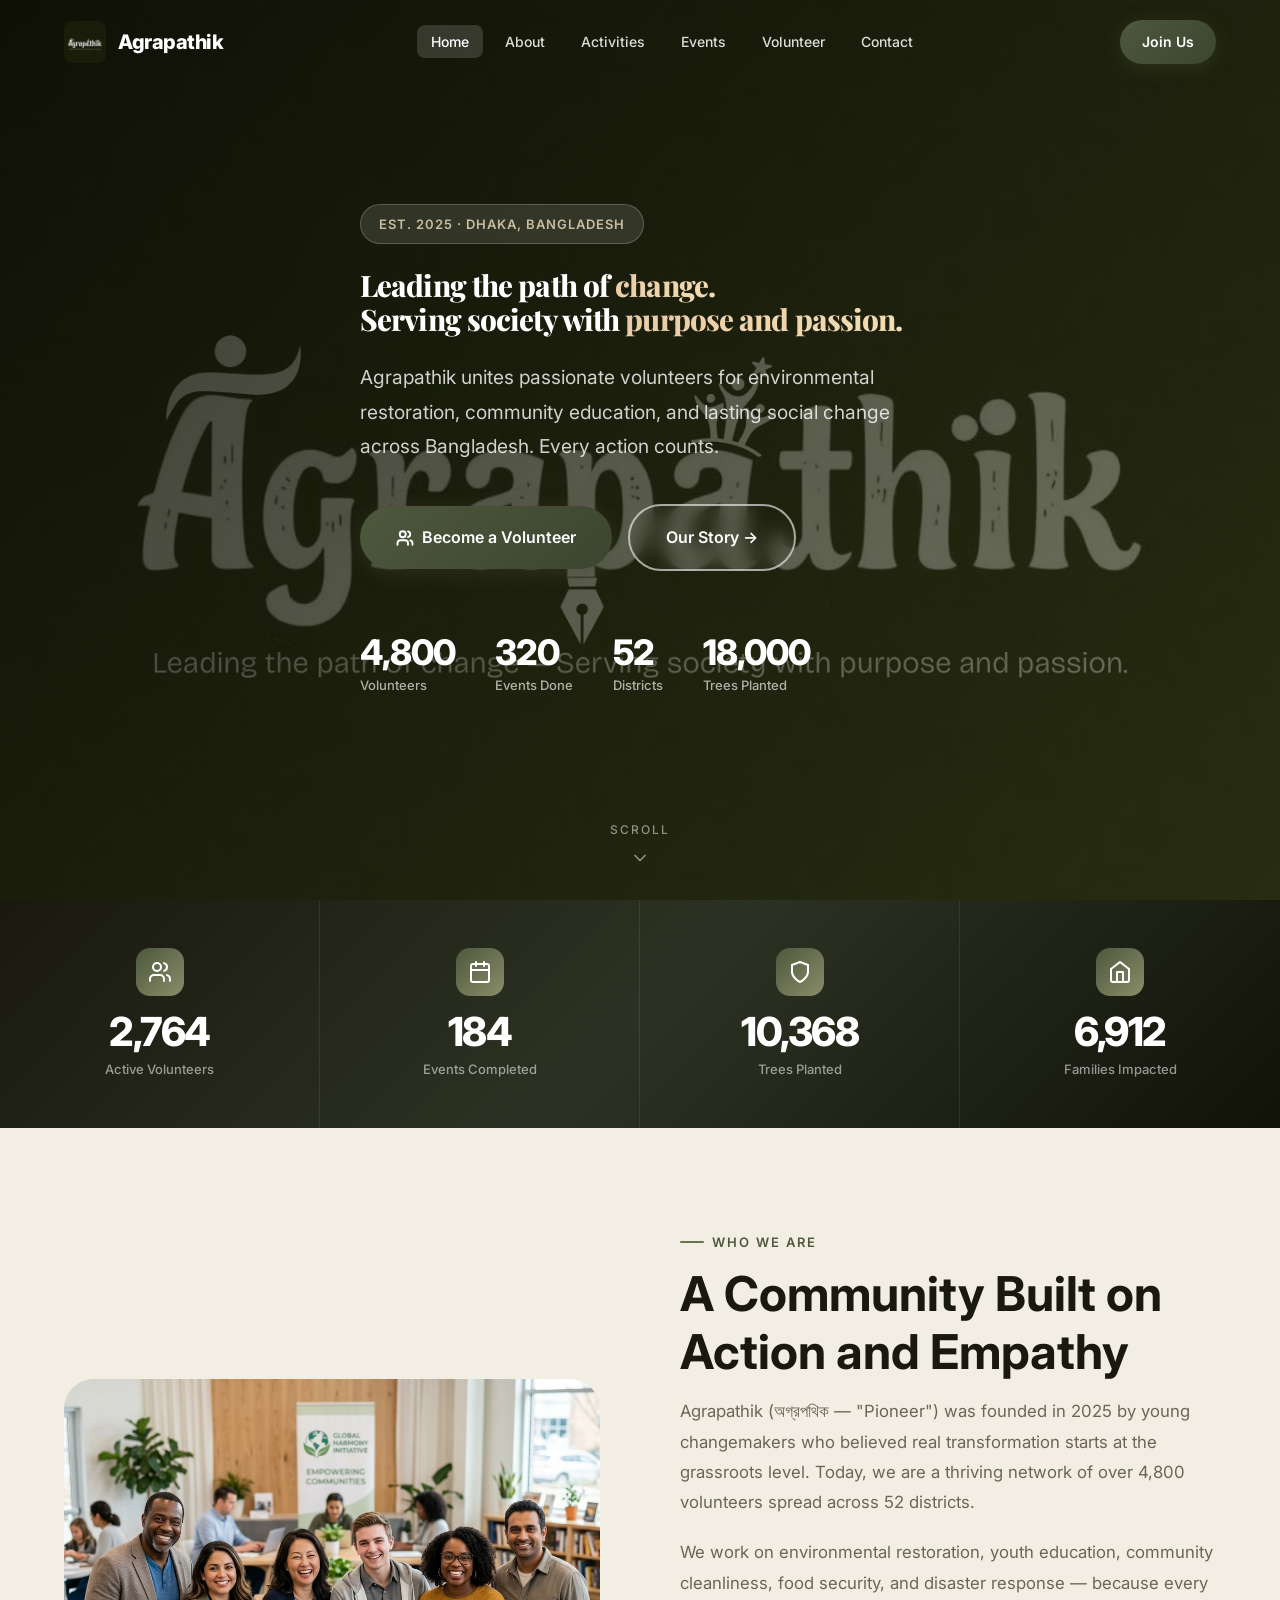
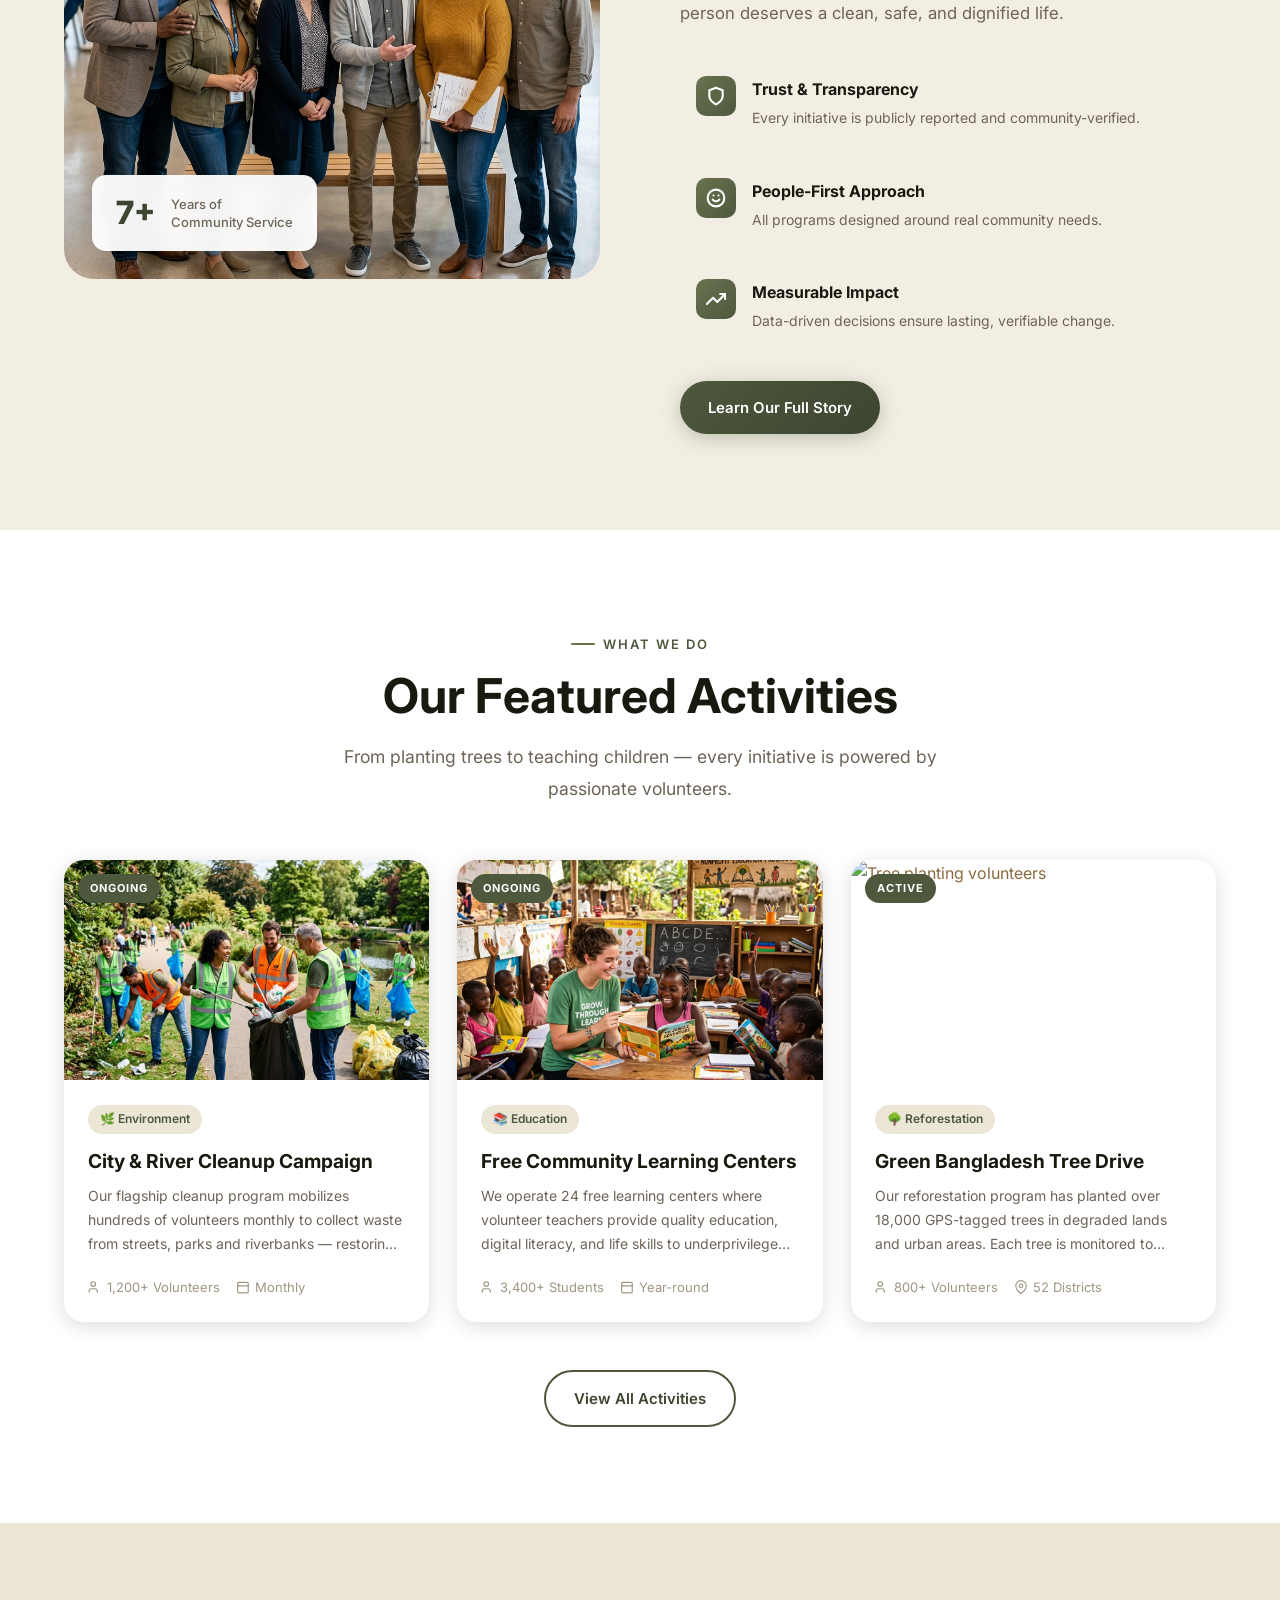
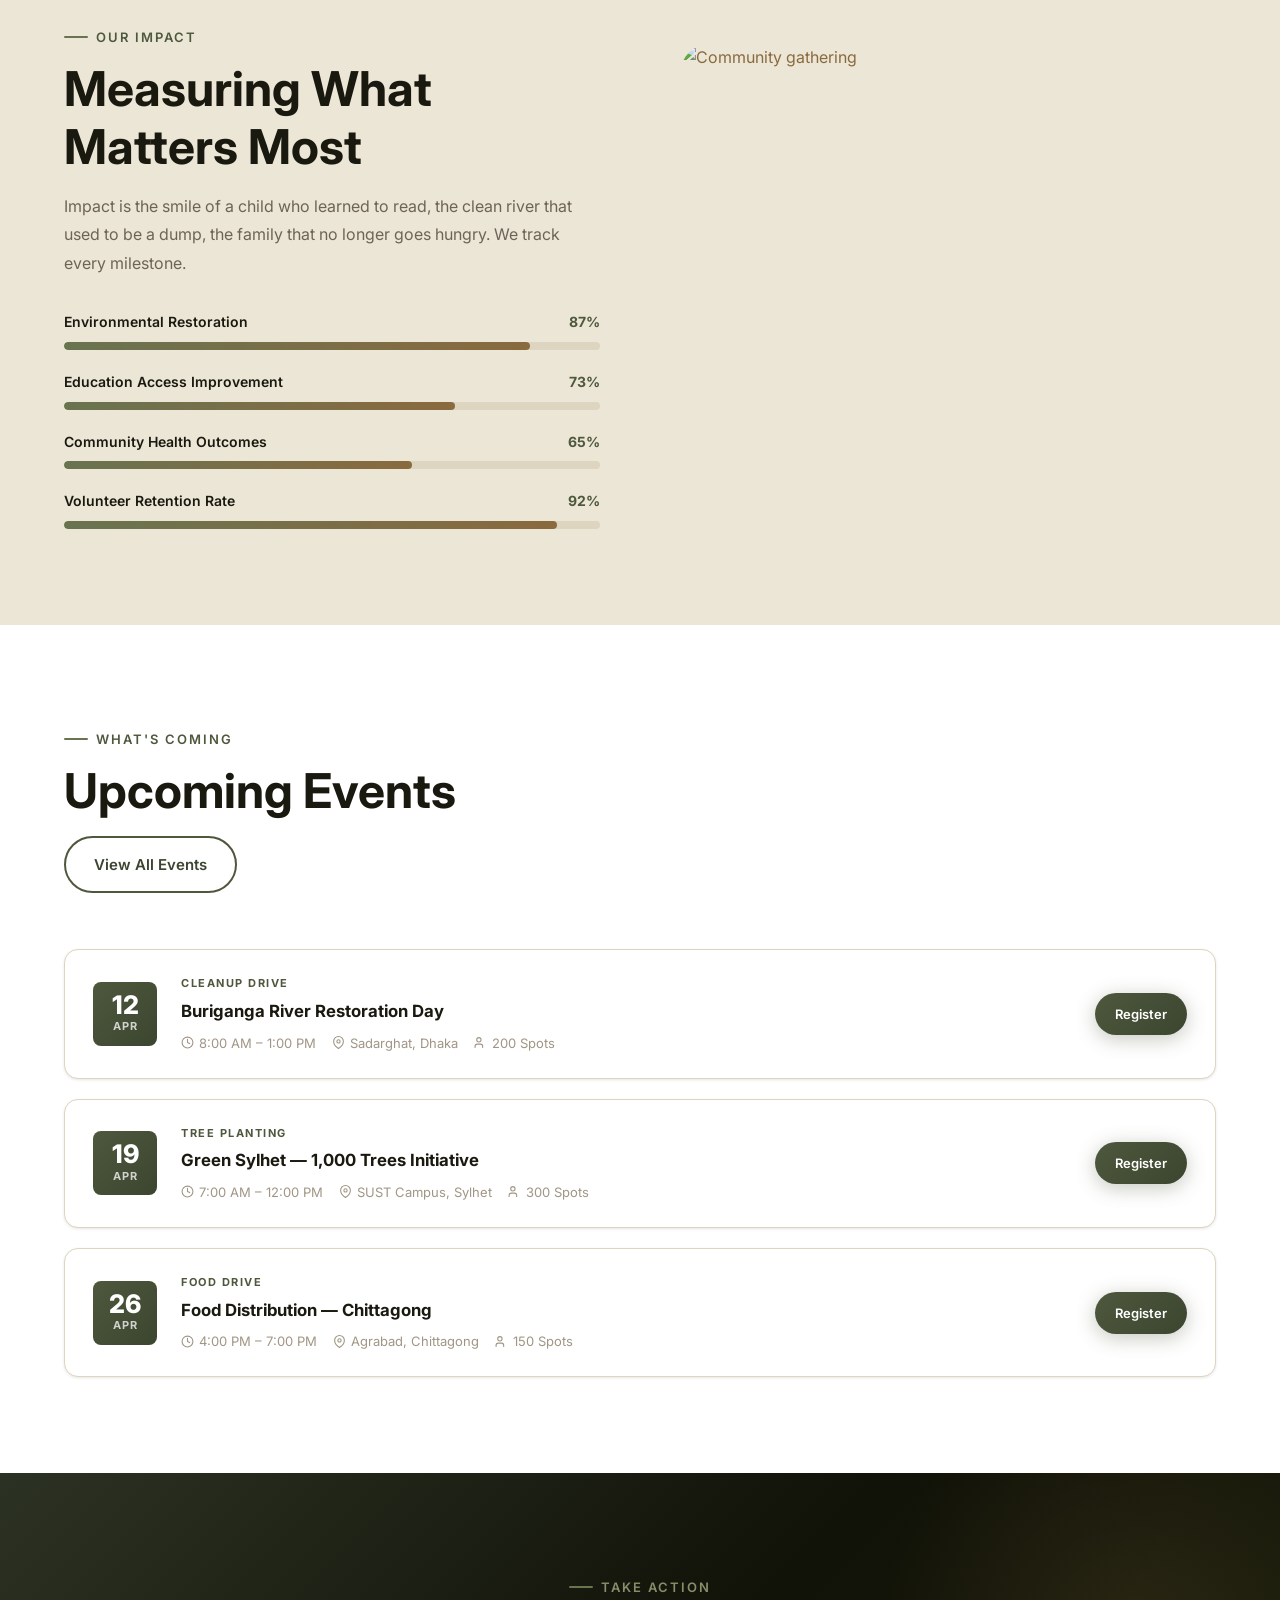
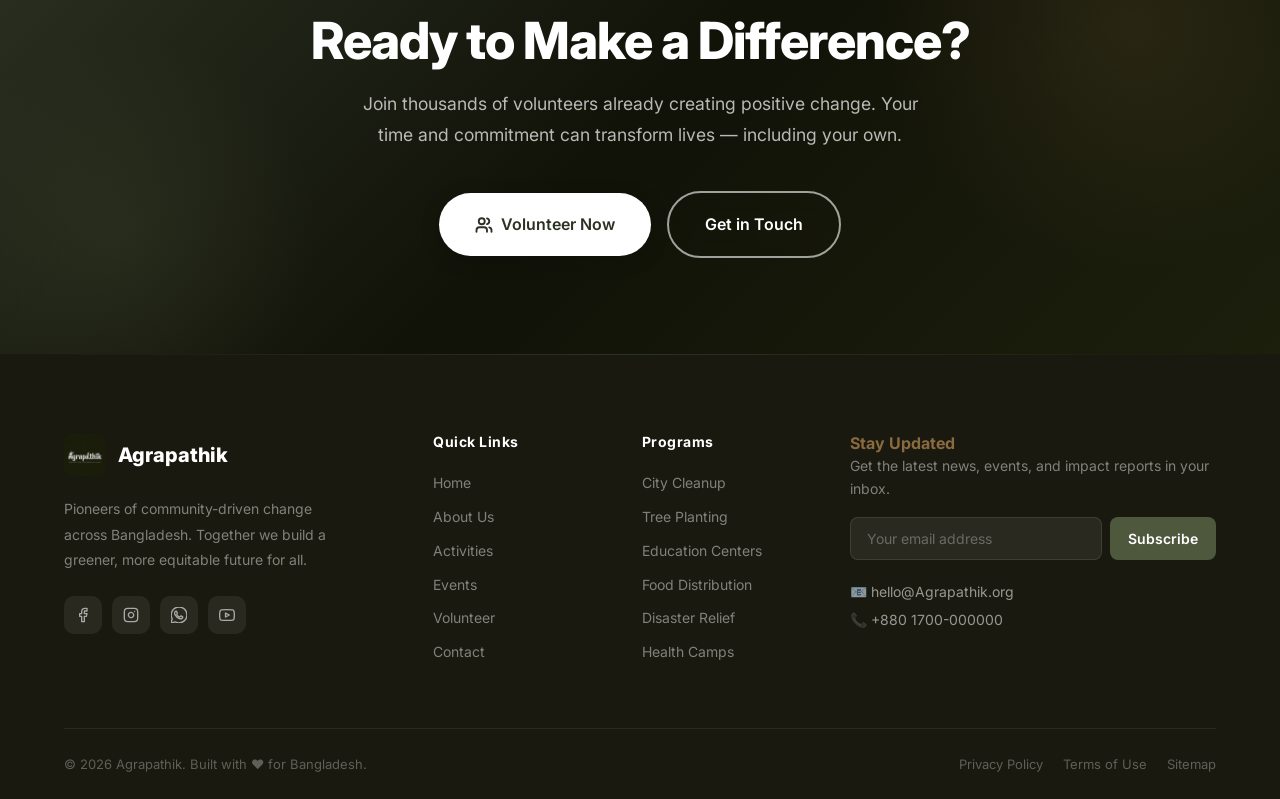
==== index.html @ 09835c32 "Initial commit" ====
<!DOCTYPE html>
<html lang="en">
<head>
  <meta charset="UTF-8" />
  <meta name="viewport" content="width=device-width, initial-scale=1.0" />
  <title>Agrapathik — Together We Build, Together We Grow</title>
  <meta name="description" content="Agrapathik is a non-profit uniting 4,800+ volunteers for environmental restoration, education and community service across Bangladesh." />
  <meta property="og:title" content="Agrapathik — Together We Build, Together We Grow" />
  <meta property="og:type" content="website" />
  <link rel="preconnect" href="https://fonts.googleapis.com" />
  <link rel="preconnect" href="https://fonts.gstatic.com" crossorigin />
  <link href="https://fonts.googleapis.com/css2?family=Inter:wght@300;400;500;600;700;800;900&family=Playfair+Display:wght@700;800&display=swap" rel="stylesheet" />
  <link rel="stylesheet" href="css/style.css" />
  <link rel="icon" type="image/png" href="assets/images/favicon-round.png" />
  <style>
    /* Moved inline hero background image to CSS to avoid inline styles */
    .hero .hero-bg { background-image: url('assets/images/agrapathik_logo.jpeg'); }
    /* Moved inline styles from about section to CSS */
    .about-desc { color:var(--gray-500); line-height:1.8; font-size:1.05rem; margin-bottom:20px; }
    .about-desc--secondary { margin-bottom:32px; }
    .about-cta { margin-top:32px; }
    /* View all activities button styling */
    .activities-cta { margin-top:48px; }
    /* Impact section paragraph styling */
    .impact-intro { color:var(--gray-500); line-height:1.8; margin-bottom:32px; }
    /* Impact section image styling */
    .reveal-right img { border-radius:var(--radius-xl); height:460px; object-fit:cover; width:100%; }
    .testimonial-quote { color:var(--gray-600); line-height:1.8; font-size:15px; margin-bottom:24px; font-style:italic; }
    /* Utility: green section label to replace inline styles */
    .section-label--green { color: var(--green-400); }
    /* Footer contact info styling */
    .footer-contact-info { margin-top:20px; font-size:14px; color:rgba(255,255,255,.55); }
    .footer-contact-info span { margin-top:4px; display:block; }
  </style>
</head>
<body>

<!-- NAV -->
<nav class="navbar" id="navbar">
  <div class="container">
    <div class="nav-inner">
      <a href="index.html" class="nav-logo">
        <img src="assets/images/agrapathik_logo.jpeg" alt="Agrapathik Logo" class="nav-logo-img">
        <span class="nav-logo-text">Agrapathik</span>
      </a>
      <ul class="nav-links">
        <li><a href="index.html" class="nav-link">Home</a></li>
        <li><a href="about.html" class="nav-link">About</a></li>
        <li><a href="activities.html" class="nav-link">Activities</a></li>
        <li><a href="events.html" class="nav-link">Events</a></li>
        <li><a href="volunteer.html" class="nav-link">Volunteer</a></li>
        <li><a href="contact.html" class="nav-link">Contact</a></li>
      </ul>
      <div class="nav-cta"><a href="volunteer.html" class="btn btn-primary btn-sm">Join Us</a></div>
      <button class="nav-toggle" id="nav-toggle" aria-label="Toggle menu"><span></span><span></span><span></span></button>
    </div>
  </div>
</nav>
<div class="nav-overlay" id="nav-overlay"></div>

<!-- HERO -->
<section class="hero">
  <div class="hero-bg"></div>
  <div class="container">
    <div class="hero-content">
      <div class="hero-badge">EST. 2025 · DHAKA, BANGLADESH</div>
      <h1 class="hero-title display-heading">Leading the path of <span class="accent">change.<br></span> Serving society with <span class="accent">purpose and passion.</span></h1>
      <p class="hero-desc">Agrapathik unites passionate volunteers for environmental restoration, community education, and lasting social change across Bangladesh. Every action counts.</p>
      <div class="hero-actions">
        <a href="volunteer.html" class="btn btn-primary btn-lg" id="hero-join">
          <svg width="18" height="18" viewBox="0 0 24 24" fill="none" stroke="currentColor" stroke-width="2.5" stroke-linecap="round" stroke-linejoin="round"><path d="M16 21v-2a4 4 0 0 0-4-4H6a4 4 0 0 0-4 4v2"/><circle cx="9" cy="7" r="4"/><path d="M22 21v-2a4 4 0 0 0-3-3.87"/><path d="M16 3.13a4 4 0 0 1 0 7.75"/></svg>
          Become a Volunteer
        </a>
        <a href="about.html" class="btn btn-secondary btn-lg" id="hero-story">Our Story →</a>
      </div>
      <div class="hero-stats">
        <div class="hero-stat"><div class="hero-stat-num" data-target="4800">0</div><div class="hero-stat-label">Volunteers</div></div>
        <div class="hero-stat"><div class="hero-stat-num" data-target="320">0</div><div class="hero-stat-label">Events Done</div></div>
        <div class="hero-stat"><div class="hero-stat-num" data-target="52">0</div><div class="hero-stat-label">Districts</div></div>
        <div class="hero-stat"><div class="hero-stat-num" data-target="18000">0</div><div class="hero-stat-label">Trees Planted</div></div>
      </div>
    </div>
  </div>
  <div class="hero-scroll"><span>Scroll</span><svg viewBox="0 0 24 24" fill="none" stroke-width="2" stroke-linecap="round" stroke-linejoin="round"><path d="m6 9 6 6 6-6"/></svg></div>
</section>

<!-- STATS BAR -->
<section class="stats-bar">
  <div class="stats-bar-inner">
    <div class="stat-item reveal"><div class="stat-icon"><svg viewBox="0 0 24 24" fill="none" stroke-width="2" stroke-linecap="round" stroke-linejoin="round"><path d="M16 21v-2a4 4 0 0 0-4-4H6a4 4 0 0 0-4 4v2"/><circle cx="9" cy="7" r="4"/><path d="M22 21v-2a4 4 0 0 0-3-3.87"/><path d="M16 3.13a4 4 0 0 1 0 7.75"/></svg></div><div class="stat-num" data-target="4800">0</div><div class="stat-label">Active Volunteers</div></div>
    <div class="stat-item reveal delay-1"><div class="stat-icon"><svg viewBox="0 0 24 24" fill="none" stroke-width="2" stroke-linecap="round" stroke-linejoin="round"><rect x="3" y="4" width="18" height="18" rx="2"/><line x1="3" y1="10" x2="21" y2="10"/><line x1="16" y1="2" x2="16" y2="6"/><line x1="8" y1="2" x2="8" y2="6"/></svg></div><div class="stat-num" data-target="320">0</div><div class="stat-label">Events Completed</div></div>
    <div class="stat-item reveal delay-2"><div class="stat-icon"><svg viewBox="0 0 24 24" fill="none" stroke-width="2" stroke-linecap="round" stroke-linejoin="round"><path d="M12 22s8-4 8-10V5l-8-3-8 3v7c0 6 8 10 8 10z"/></svg></div><div class="stat-num" data-target="18000">0</div><div class="stat-label">Trees Planted</div></div>
    <div class="stat-item reveal delay-3"><div class="stat-icon"><svg viewBox="0 0 24 24" fill="none" stroke-width="2" stroke-linecap="round" stroke-linejoin="round"><path d="M3 9l9-7 9 7v11a2 2 0 0 1-2 2H5a2 2 0 0 1-2-2z"/><polyline points="9 22 9 12 15 12 15 22"/></svg></div><div class="stat-num" data-target="12000">0</div><div class="stat-label">Families Impacted</div></div>
  </div>
</section>

<!-- ABOUT INTRO -->
<section class="section bg-light">
  <div class="container">
    <div class="about-split">
      <div class="about-img-wrap reveal-left">
        <img src="assets/images/team_photo.png" alt="Agrapathik team" loading="lazy" />
        <div class="about-img-badge"><div class="about-img-badge-num">7+</div><div class="about-img-badge-text">Years of<br>Community Service</div></div>
      </div>
      <div class="reveal-right">
        <div class="section-label">Who We Are</div>
        <h2 class="section-title">A Community Built on<br>Action and Empathy</h2>
        <p class="about-desc">Agrapathik (অগ্রপথিক — "Pioneer") was founded in 2025 by young changemakers who believed real transformation starts at the grassroots level. Today, we are a thriving network of over 4,800 volunteers spread across 52 districts.</p>
        <p class="about-desc about-desc--secondary">We work on environmental restoration, youth education, community cleanliness, food security, and disaster response — because every person deserves a clean, safe, and dignified life.</p>
        <div class="about-values">
          <div class="about-value"><div class="about-value-icon"><svg viewBox="0 0 24 24" fill="none" stroke-width="2.5" stroke-linecap="round" stroke-linejoin="round"><path d="M12 22s8-4 8-10V5l-8-3-8 3v7c0 6 8 10 8 10z"/></svg></div><div><div class="about-value-title">Trust &amp; Transparency</div><div class="about-value-desc">Every initiative is publicly reported and community-verified.</div></div></div>
          <div class="about-value"><div class="about-value-icon"><svg viewBox="0 0 24 24" fill="none" stroke-width="2.5" stroke-linecap="round" stroke-linejoin="round"><circle cx="12" cy="12" r="10"/><path d="M8 14s1.5 2 4 2 4-2 4-2"/><line x1="9" y1="9" x2="9.01" y2="9"/><line x1="15" y1="9" x2="15.01" y2="9"/></svg></div><div><div class="about-value-title">People-First Approach</div><div class="about-value-desc">All programs designed around real community needs.</div></div></div>
          <div class="about-value"><div class="about-value-icon"><svg viewBox="0 0 24 24" fill="none" stroke-width="2.5" stroke-linecap="round" stroke-linejoin="round"><polyline points="23 6 13.5 15.5 8.5 10.5 1 18"/><polyline points="17 6 23 6 23 12"/></svg></div><div><div class="about-value-title">Measurable Impact</div><div class="about-value-desc">Data-driven decisions ensure lasting, verifiable change.</div></div></div>
        </div>
        <div class="about-cta"><a href="about.html" class="btn btn-primary" id="about-more">Learn Our Full Story</a></div>
      </div>
    </div>
  </div>
</section>

<!-- FEATURED ACTIVITIES -->
<section class="section">
  <div class="container">
    <div class="section-header center">
      <div class="section-label">What We Do</div>
      <h2 class="section-title reveal">Our Featured Activities</h2>
      <p class="section-subtitle reveal delay-1">From planting trees to teaching children — every initiative is powered by passionate volunteers.</p>
    </div>
    <div class="activities-grid">
      <article class="card reveal delay-1">
        <div class="card-img-wrap"><img class="card-img" src="assets/images/project_cleanup.png" alt="City cleanup volunteers" loading="lazy" /><div class="card-badge">Ongoing</div></div>
        <div class="card-body">
          <div class="card-tag">🌿 Environment</div>
          <h3 class="card-title">City &amp; River Cleanup Campaign</h3>
          <p class="card-desc">Our flagship cleanup program mobilizes hundreds of volunteers monthly to collect waste from streets, parks and riverbanks — restoring beauty and health to our communities.</p>
          <div class="card-meta"><div class="card-meta-item"><svg viewBox="0 0 24 24" fill="none" stroke-width="2" stroke-linecap="round" stroke-linejoin="round"><path d="M16 21v-2a4 4 0 0 0-4-4H6a4 4 0 0 0-4 4v2"/><circle cx="9" cy="7" r="4"/></svg>1,200+ Volunteers</div><div class="card-meta-item"><svg viewBox="0 0 24 24" fill="none" stroke-width="2" stroke-linecap="round" stroke-linejoin="round"><rect x="3" y="4" width="18" height="18" rx="2"/><line x1="3" y1="10" x2="21" y2="10"/></svg>Monthly</div></div>
        </div>
      </article>
      <article class="card reveal delay-2">
        <div class="card-img-wrap"><img class="card-img" src="assets/images/project_education.png" alt="Volunteer teaching children" loading="lazy" /><div class="card-badge">Ongoing</div></div>
        <div class="card-body">
          <div class="card-tag">📚 Education</div>
          <h3 class="card-title">Free Community Learning Centers</h3>
          <p class="card-desc">We operate 24 free learning centers where volunteer teachers provide quality education, digital literacy, and life skills to underprivileged children across Dhaka and Chittagong.</p>
          <div class="card-meta"><div class="card-meta-item"><svg viewBox="0 0 24 24" fill="none" stroke-width="2" stroke-linecap="round" stroke-linejoin="round"><path d="M16 21v-2a4 4 0 0 0-4-4H6a4 4 0 0 0-4 4v2"/><circle cx="9" cy="7" r="4"/></svg>3,400+ Students</div><div class="card-meta-item"><svg viewBox="0 0 24 24" fill="none" stroke-width="2" stroke-linecap="round" stroke-linejoin="round"><rect x="3" y="4" width="18" height="18" rx="2"/><line x1="3" y1="10" x2="21" y2="10"/></svg>Year-round</div></div>
        </div>
      </article>
      <article class="card reveal delay-3">
        <div class="card-img-wrap"><img class="card-img" src="https://images.unsplash.com/photo-1542601906990-b4d3fb778b09?w=800&q=80" alt="Tree planting volunteers" loading="lazy" /><div class="card-badge">Active</div></div>
        <div class="card-body">
          <div class="card-tag">🌳 Reforestation</div>
          <h3 class="card-title">Green Bangladesh Tree Drive</h3>
          <p class="card-desc">Our reforestation program has planted over 18,000 GPS-tagged trees in degraded lands and urban areas. Each tree is monitored to ensure survival and sustained environmental impact.</p>
          <div class="card-meta"><div class="card-meta-item"><svg viewBox="0 0 24 24" fill="none" stroke-width="2" stroke-linecap="round" stroke-linejoin="round"><path d="M16 21v-2a4 4 0 0 0-4-4H6a4 4 0 0 0-4 4v2"/><circle cx="9" cy="7" r="4"/></svg>800+ Volunteers</div><div class="card-meta-item"><svg viewBox="0 0 24 24" fill="none" stroke-width="2" stroke-linecap="round" stroke-linejoin="round"><path d="M21 10c0 7-9 13-9 13s-9-6-9-13a9 9 0 0 1 18 0z"/><circle cx="12" cy="10" r="3"/></svg>52 Districts</div></div>
        </div>
      </article>
    </div>
    <div class="text-center activities-cta"><a href="activities.html" class="btn btn-outline" id="all-activities-btn">View All Activities</a></div>
  </div>
</section>

<!-- IMPACT -->
<section class="section bg-green-light">
  <div class="container">
    <div class="about-split">
      <div class="reveal-left">
        <div class="section-label">Our Impact</div>
        <h2 class="section-title">Measuring What<br>Matters Most</h2>
        <p class="impact-intro">Impact is the smile of a child who learned to read, the clean river that used to be a dump, the family that no longer goes hungry. We track every milestone.</p>
        <div class="impact-bars">
          <div class="impact-bar-item"><div class="impact-bar-header"><span class="impact-bar-label">Environmental Restoration</span><span class="impact-bar-value">87%</span></div><div class="impact-bar-track"><div class="impact-bar-fill" data-width="87"></div></div></div>
          <div class="impact-bar-item"><div class="impact-bar-header"><span class="impact-bar-label">Education Access Improvement</span><span class="impact-bar-value">73%</span></div><div class="impact-bar-track"><div class="impact-bar-fill" data-width="73"></div></div></div>
          <div class="impact-bar-item"><div class="impact-bar-header"><span class="impact-bar-label">Community Health Outcomes</span><span class="impact-bar-value">65%</span></div><div class="impact-bar-track"><div class="impact-bar-fill" data-width="65"></div></div></div>
          <div class="impact-bar-item"><div class="impact-bar-header"><span class="impact-bar-label">Volunteer Retention Rate</span><span class="impact-bar-value">92%</span></div><div class="impact-bar-track"><div class="impact-bar-fill" data-width="92"></div></div></div>
        </div>
      </div>
      <div class="reveal-right">
        <img src="https://images.unsplash.com/photo-1559027615-cd4628902d4a?w=800&q=80" alt="Community gathering" loading="lazy" />
      </div>
    </div>
  </div>
</section>

<!-- UPCOMING EVENTS -->
<section class="section">
  <div class="container">
    <div class="section-header">
      <div><div class="section-label">What's Coming</div><h2 class="section-title reveal">Upcoming Events</h2></div>
      <a href="events.html" class="btn btn-outline" id="all-events-link">View All Events</a>
    </div>
    <div class="events-list">
      <div class="event-card reveal delay-1">
        <div class="event-date-box"><div class="event-date-day">12</div><div class="event-date-month">Apr</div></div>
        <div class="event-info"><div class="event-type">Cleanup Drive</div><div class="event-title">Buriganga River Restoration Day</div><div class="event-meta"><div class="event-meta-item"><svg viewBox="0 0 24 24" fill="none" stroke-width="2" stroke-linecap="round" stroke-linejoin="round"><circle cx="12" cy="12" r="10"/><polyline points="12 6 12 12 16 14"/></svg>8:00 AM – 1:00 PM</div><div class="event-meta-item"><svg viewBox="0 0 24 24" fill="none" stroke-width="2" stroke-linecap="round" stroke-linejoin="round"><path d="M21 10c0 7-9 13-9 13s-9-6-9-13a9 9 0 0 1 18 0z"/><circle cx="12" cy="10" r="3"/></svg>Sadarghat, Dhaka</div><div class="event-meta-item"><svg viewBox="0 0 24 24" fill="none" stroke-width="2" stroke-linecap="round" stroke-linejoin="round"><path d="M16 21v-2a4 4 0 0 0-4-4H6a4 4 0 0 0-4 4v2"/><circle cx="9" cy="7" r="4"/></svg>200 Spots</div></div></div>
        <a href="events.html" class="btn btn-primary btn-sm" id="ev-reg-1">Register</a>
      </div>
      <div class="event-card reveal delay-2">
        <div class="event-date-box"><div class="event-date-day">19</div><div class="event-date-month">Apr</div></div>
        <div class="event-info"><div class="event-type">Tree Planting</div><div class="event-title">Green Sylhet — 1,000 Trees Initiative</div><div class="event-meta"><div class="event-meta-item"><svg viewBox="0 0 24 24" fill="none" stroke-width="2" stroke-linecap="round" stroke-linejoin="round"><circle cx="12" cy="12" r="10"/><polyline points="12 6 12 12 16 14"/></svg>7:00 AM – 12:00 PM</div><div class="event-meta-item"><svg viewBox="0 0 24 24" fill="none" stroke-width="2" stroke-linecap="round" stroke-linejoin="round"><path d="M21 10c0 7-9 13-9 13s-9-6-9-13a9 9 0 0 1 18 0z"/><circle cx="12" cy="10" r="3"/></svg>SUST Campus, Sylhet</div><div class="event-meta-item"><svg viewBox="0 0 24 24" fill="none" stroke-width="2" stroke-linecap="round" stroke-linejoin="round"><path d="M16 21v-2a4 4 0 0 0-4-4H6a4 4 0 0 0-4 4v2"/><circle cx="9" cy="7" r="4"/></svg>300 Spots</div></div></div>
        <a href="events.html" class="btn btn-primary btn-sm" id="ev-reg-2">Register</a>
      </div>
      <div class="event-card reveal delay-3">
        <div class="event-date-box"><div class="event-date-day">26</div><div class="event-date-month">Apr</div></div>
        <div class="event-info"><div class="event-type">Food Drive</div><div class="event-title">Food Distribution — Chittagong</div><div class="event-meta"><div class="event-meta-item"><svg viewBox="0 0 24 24" fill="none" stroke-width="2" stroke-linecap="round" stroke-linejoin="round"><circle cx="12" cy="12" r="10"/><polyline points="12 6 12 12 16 14"/></svg>4:00 PM – 7:00 PM</div><div class="event-meta-item"><svg viewBox="0 0 24 24" fill="none" stroke-width="2" stroke-linecap="round" stroke-linejoin="round"><path d="M21 10c0 7-9 13-9 13s-9-6-9-13a9 9 0 0 1 18 0z"/><circle cx="12" cy="10" r="3"/></svg>Agrabad, Chittagong</div><div class="event-meta-item"><svg viewBox="0 0 24 24" fill="none" stroke-width="2" stroke-linecap="round" stroke-linejoin="round"><path d="M16 21v-2a4 4 0 0 0-4-4H6a4 4 0 0 0-4 4v2"/><circle cx="9" cy="7" r="4"/></svg>150 Spots</div></div></div>
        <a href="events.html" class="btn btn-primary btn-sm" id="ev-reg-3">Register</a>
      </div>
    </div>
  </div>
</section>

<!-- CTA -->
<section class="cta-section">
  <div class="container">
    <div class="cta-inner reveal">
      <div class="section-label section-label--green">Take Action</div>
      <h2 class="cta-title">Ready to Make a Difference?</h2>
      <p class="cta-desc">Join thousands of volunteers already creating positive change. Your time and commitment can transform lives — including your own.</p>
      <div class="cta-actions">
        <a href="volunteer.html" class="btn btn-white btn-lg" id="cta-volunteer-btn">
          <svg width="18" height="18" viewBox="0 0 24 24" fill="none" stroke="currentColor" stroke-width="2.5" stroke-linecap="round" stroke-linejoin="round"><path d="M16 21v-2a4 4 0 0 0-4-4H6a4 4 0 0 0-4 4v2"/><circle cx="9" cy="7" r="4"/><path d="M22 21v-2a4 4 0 0 0-3-3.87"/><path d="M16 3.13a4 4 0 0 1 0 7.75"/></svg>
          Volunteer Now
        </a>
        <a href="contact.html" class="btn btn-secondary btn-lg" id="cta-contact-btn">Get in Touch</a>
      </div>
    </div>
  </div>
</section>

<!-- FOOTER -->
<footer class="footer">
  <div class="container">
    <div class="footer-grid">
      <div class="footer-brand">
        <div class="footer-logo"><img src="assets/images/agrapathik_logo.jpeg" alt="Agrapathik Logo" class="footer-logo-img"><span class="footer-logo-text">Agrapathik</span></div>
        <p>Pioneers of community-driven change across Bangladesh. Together we build a greener, more equitable future for all.</p>
        <div class="footer-social">
          <a href="https://www.facebook.com/profile.php?id=61574948495130" aria-label="Facebook" target="_blank" rel="noopener noreferrer"><svg viewBox="0 0 24 24" stroke-width="2" stroke-linecap="round" stroke-linejoin="round"><path d="M18 2h-3a5 5 0 0 0-5 5v3H7v4h3v8h4v-8h3l1-4h-4V7a1 1 0 0 1 1-1h3z"/></svg></a>
          <a href="#" aria-label="Instagram"><svg viewBox="0 0 24 24" stroke-width="2" stroke-linecap="round" stroke-linejoin="round"><rect x="2" y="2" width="20" height="20" rx="5"/><path d="M16 11.37A4 4 0 1 1 12.63 8 4 4 0 0 1 16 11.37z"/><line x1="17.5" y1="6.5" x2="17.51" y2="6.5"/></svg></a>
          <a href="#" aria-label="WhatsApp"><svg viewBox="0 0 24 24" stroke-width="2" stroke-linecap="round" stroke-linejoin="round"><path d="M20.52 3.48A11.86 11.86 0 0 0 12.07 0C5.56 0 .25 5.3.25 11.82c0 2.08.54 4.11 1.57 5.9L0 24l6.46-1.7a11.8 11.8 0 0 0 5.61 1.43h.01c6.51 0 11.82-5.3 11.82-11.82 0-3.16-1.23-6.13-3.38-8.43z"/><path d="M8.44 6.92c-.22-.5-.45-.51-.65-.52h-.56c-.2 0-.52.08-.79.38-.27.3-1.04 1.02-1.04 2.49s1.07 2.88 1.22 3.08c.15.2 2.08 3.34 5.14 4.54 2.54 1 3.06.8 3.61.75.55-.05 1.78-.73 2.03-1.44.25-.71.25-1.31.17-1.44-.07-.13-.27-.2-.57-.35-.3-.15-1.78-.88-2.05-.98-.27-.1-.47-.15-.67.15-.2.3-.77.98-.94 1.18-.17.2-.35.22-.65.08-.3-.15-1.27-.47-2.42-1.49-.9-.8-1.51-1.79-1.69-2.09-.17-.3-.02-.46.13-.61.13-.13.3-.35.45-.52.15-.17.2-.3.3-.5.1-.2.05-.38-.03-.53-.08-.15-.69-1.7-.96-2.32z"/></svg></a>
          <a href="#" aria-label="YouTube"><svg viewBox="0 0 24 24" stroke-width="2" stroke-linecap="round" stroke-linejoin="round"><path d="M22.54 6.42a2.78 2.78 0 0 0-1.95-1.96C18.88 4 12 4 12 4s-6.88 0-8.59.46a2.78 2.78 0 0 0-1.95 1.96A29 29 0 0 0 1 12a29 29 0 0 0 .46 5.58A2.78 2.78 0 0 0 3.41 19.6C5.12 20 12 20 12 20s6.88 0 8.59-.46a2.78 2.78 0 0 0 1.95-1.95A29 29 0 0 0 23 12a29 29 0 0 0-.46-5.58z"/><polygon points="9.75 15.02 15.5 12 9.75 8.98 9.75 15.02"/></svg></a>
        </div>
      </div>
      <div class="footer-col">
        <h4>Quick Links</h4>
        <nav class="footer-links"><a href="index.html">Home</a><a href="about.html">About Us</a><a href="activities.html">Activities</a><a href="events.html">Events</a><a href="volunteer.html">Volunteer</a><a href="contact.html">Contact</a></nav>
      </div>
      <div class="footer-col">
        <h4>Programs</h4>
        <nav class="footer-links"><a href="activities.html">City Cleanup</a><a href="activities.html">Tree Planting</a><a href="activities.html">Education Centers</a><a href="activities.html">Food Distribution</a><a href="activities.html">Disaster Relief</a><a href="activities.html">Health Camps</a></nav>
      </div>
      <div class="footer-newsletter">
        <h4>Stay Updated</h4>
        <p>Get the latest news, events, and impact reports in your inbox.</p>
        <form class="newsletter-form"><input type="email" class="newsletter-input" placeholder="Your email address" aria-label="Email" /><button type="submit" class="newsletter-btn">Subscribe</button></form>
        <div class="footer-contact-info">📧 hello@Agrapathik.org<br><span>📞 +880 1700-000000</span></div>
      </div>
    </div>
    <div class="footer-bottom">
      <p>&copy; 2026 Agrapathik. Built with ❤️ for Bangladesh.</p>
      <div class="footer-bottom-links"><a href="#">Privacy Policy</a><a href="#">Terms of Use</a><a href="#">Sitemap</a></div>
    </div>
  </div>
</footer>

<button class="scroll-top" id="scroll-top" aria-label="Scroll to top"><svg viewBox="0 0 24 24" fill="none" stroke-width="2.5" stroke-linecap="round" stroke-linejoin="round"><path d="m18 15-6-6-6 6"/></svg></button>
<script src="js/main.js"></script>
</body>
</html>
---- css/style.css ----
/* ===========================
   Agrapathik — Global Styles
   =========================== */

@import url('https://fonts.googleapis.com/css2?family=Inter:wght@300;400;500;600;700;800;900&family=Playfair+Display:wght@700;800&display=swap');

/* === CSS Variables === */
:root {
  /* ── Earth / Olive Palette ── */
  --green-50:  #ece6d6;
  --green-100: #ddd5bf;
  --green-200: #c7bea2;
  --green-300: #afa27d;
  --green-400: #8a8d69;
  --green-500: #697350;
  --green-600: #4e583d;
  --green-700: #3c452f;
  --green-800: #2c3223;
  --green-900: #1c1f0c;
  --earth-500: #8a6a3f;
  --earth-600: #5b472c;
  --blue-500:  #8a6a3f;
  --blue-600:  #5b472c;
  --dark:      #1a190f;
  --dark-2:    #111208;
  --gray-400:  #a19685;
  --gray-500:  #6d6457;
  --gray-600:  #51493f;
  --gray-800:  #262119;
  --white:     #ffffff;
  --off-white: #f3eee4;
  --shadow-sm: 0 1px 3px rgba(0,0,0,0.10);
  --shadow-md: 0 4px 20px rgba(0,0,0,0.14);
  --shadow-lg: 0 8px 40px rgba(0,0,0,0.18);
  --shadow-xl: 0 20px 60px rgba(0,0,0,0.24);
  --radius-sm: 8px;
  --radius-md: 14px;
  --radius-lg: 20px;
  --radius-xl: 30px;
  --transition: all 0.3s cubic-bezier(0.4, 0, 0.2, 1);
}

/* === Reset & Base === */
*, *::before, *::after { box-sizing: border-box; margin: 0; padding: 0; }

html { scroll-behavior: smooth; font-size: 16px; }

body {
  font-family: 'Inter', sans-serif;
  background: var(--white);
  color: var(--blue-500);
  line-height: 1.7;
  overflow-x: hidden;
}

img { max-width: 100%; height: auto; display: block; }
a  { text-decoration: none; color: inherit; }
ul { list-style: none; }
button { cursor: pointer; border: none; outline: none; font-family: 'Inter', sans-serif; }
input, textarea, select { font-family: 'Inter', sans-serif; outline: none; }

/* === Typography === */
h1, h2, h3, h4, h5 { line-height: 1.2; font-weight: 700; }

.display-heading {
  font-family: 'Playfair Display', serif;
  font-weight: 800;
}

/* === Layout === */
.container {
  max-width: 1200px;
  margin: 0 auto;
  padding: 0 24px;
}

.section { padding: 96px 0; }
.section-sm { padding: 64px 0; }

.section-label {
  display: inline-flex;
  align-items: center;
  gap: 8px;
  font-size: 13px;
  font-weight: 600;
  letter-spacing: 2px;
  text-transform: uppercase;
  color: var(--green-600);
  margin-bottom: 12px;
}

.section-label::before {
  content: '';
  display: block;
  width: 24px;
  height: 2px;
  background: var(--green-500);
  border-radius: 2px;
}

.section-title {
  font-size: clamp(2rem, 4vw, 3rem);
  color: var(--dark);
  margin-bottom: 16px;
}

.section-subtitle {
  font-size: 1.1rem;
  color: var(--gray-500);
  max-width: 600px;
  line-height: 1.8;
}

.section-header { margin-bottom: 56px; }
.section-header.center { text-align: center; }
.section-header.center .section-label { justify-content: center; }
.section-header.center .section-subtitle { margin: 0 auto; }

/* === Buttons === */
.btn {
  display: inline-flex;
  align-items: center;
  gap: 8px;
  padding: 14px 28px;
  border-radius: 50px;
  font-size: 15px;
  font-weight: 600;
  transition: var(--transition);
  position: relative;
  overflow: hidden;
}

.btn::after {
  content: '';
  position: absolute;
  inset: 0;
  background: rgba(255,255,255,0.1);
  opacity: 0;
  transition: opacity 0.3s;
}
.btn:hover::after { opacity: 1; }

.btn-primary {
  background: linear-gradient(135deg, var(--green-600), var(--green-700));
  color: var(--white);
  box-shadow: 0 4px 20px rgba(78, 88, 61, 0.32);
}
.btn-primary:hover {
  transform: translateY(-2px);
  box-shadow: 0 8px 30px rgba(78, 88, 61, 0.42);
}

.btn-secondary {
  background: transparent;
  color: var(--white);
  border: 2px solid rgba(255,255,255,0.6);
  -webkit-backdrop-filter: blur(10px);
  backdrop-filter: blur(10px);
}
.btn-secondary:hover {
  background: rgba(255,255,255,0.15);
  border-color: var(--white);
  transform: translateY(-2px);
}

.btn-outline {
  background: transparent;
  color: var(--green-700);
  border: 2px solid var(--green-600);
}
.btn-outline:hover {
  background: var(--green-700);
  color: var(--white);
  transform: translateY(-2px);
}

.btn-white {
  background: var(--white);
  color: var(--green-800);
  box-shadow: 0 4px 20px rgba(0,0,0,0.18);
}
.btn-white:hover {
  transform: translateY(-2px);
  box-shadow: 0 8px 30px rgba(0,0,0,0.25);
}

.btn-lg { padding: 18px 36px; font-size: 16px; }
.btn-sm { padding: 10px 20px; font-size: 13px; }

/* === Navigation === */
.navbar {
  position: fixed;
  top: 0; left: 0; right: 0;
  z-index: 1000;
  padding: 20px 0;
  transition: var(--transition);
}

.navbar.scrolled {
  background: rgba(255, 255, 255, 0.95);
  -webkit-backdrop-filter: blur(20px);
  backdrop-filter: blur(20px);
  box-shadow: 0 2px 30px rgba(0,0,0,0.10);
  padding: 12px 0;
}

.nav-inner {
  display: flex;
  align-items: center;
  justify-content: space-between;
  gap: 32px;
}

.nav-logo {
  display: flex;
  align-items: center;
  gap: 12px;
  flex-shrink: 0;
}

.nav-logo-icon {
  width: 42px;
  height: 42px;
  background: linear-gradient(135deg, var(--green-600), var(--earth-600));
  border-radius: 12px;
  display: flex;
  align-items: center;
  justify-content: center;
}

.nav-logo-icon svg { width: 24px; height: 24px; fill: white; }

.nav-logo-img {
  width: 42px;
  height: 42px;
  border-radius: 8px;
  object-fit: cover;
  display: block;
}

.nav-logo-text {
  font-size: 20px;
  font-weight: 800;
  color: var(--white);
  letter-spacing: -0.5px;
  transition: var(--transition);
}

.navbar.scrolled .nav-logo-text { color: var(--dark); }

.nav-links {
  display: flex;
  align-items: center;
  gap: 8px;
  flex: 1;
  justify-content: center;
}

.nav-link {
  font-size: 14px;
  font-weight: 500;
  color: rgba(255,255,255,0.85);
  padding: 8px 14px;
  border-radius: 8px;
  transition: var(--transition);
  white-space: nowrap;
}

.nav-link:hover,
.nav-link.active {
  color: var(--white);
  background: rgba(255,255,255,0.15);
}

.navbar.scrolled .nav-link {
  color: var(--gray-600);
}

.navbar.scrolled .nav-link:hover,
.navbar.scrolled .nav-link.active {
  color: var(--green-800);
  background: var(--green-50);
}

.nav-cta { flex-shrink: 0; }

.nav-cta .btn {
  font-size: 14px;
  padding: 10px 22px;
}

.nav-toggle {
  display: none;
  flex-direction: column;
  gap: 5px;
  background: none;
  padding: 8px;
  border-radius: 8px;
}

.nav-toggle span {
  display: block;
  width: 24px;
  height: 2px;
  background: var(--white);
  border-radius: 2px;
  transition: var(--transition);
}

.navbar.scrolled .nav-toggle span { background: var(--dark); }

/* Mobile Nav */
@media (max-width: 900px) {
  .nav-toggle { display: flex; }

  .nav-links {
    position: fixed;
    top: 0; right: -100%;
    width: min(320px, 100%);
    height: 100dvh;
    background: var(--white);
    flex-direction: column;
    align-items: flex-start;
    padding: 80px 32px 40px;
    gap: 4px;
    box-shadow: -10px 0 40px rgba(0,0,0,0.15);
    transition: right 0.4s cubic-bezier(0.4, 0, 0.2, 1);
    overflow-y: auto;
    z-index: 999;
  }

  .nav-links.open { right: 0; }

  .nav-link {
    color: var(--gray-600) !important;
    width: 100%;
    padding: 12px 16px;
    font-size: 16px;
  }

  .nav-link:hover, .nav-link.active {
    color: var(--green-800) !important;
    background: var(--green-50) !important;
  }

  .nav-cta {
    display: none;
  }

  .nav-overlay {
    position: fixed;
    inset: 0;
    background: rgba(0,0,0,0.5);
    z-index: 998;
    opacity: 0;
    pointer-events: none;
    transition: opacity 0.3s;
  }
  .nav-overlay.open { opacity: 1; pointer-events: all; }
}

/* === Hero === */
.hero {
  position: relative;
  min-height: 100dvh;
  display: flex;
  align-items: center;
  overflow: hidden;
}

.hero-bg {
  position: absolute;
  inset: 0;
  background-size: cover;
  background-position: center;
  background-attachment: fixed;
}

.hero-bg::after {
  content: '';
  position: absolute;
  inset: 0;
  background: linear-gradient(
    135deg,
    rgba(12, 14, 5, 0.84) 0%,
    rgba(28, 31, 12, 0.74) 48%,
    rgba(46, 52, 20, 0.66) 100%
  );
}

.hero-content {
  position: relative;
  z-index: 1;
  max-width: 1120px;
}

.hero-badge {
  display: inline-flex;
  align-items: center;
  gap: 8px;
  background: rgba(255,255,255,0.12);
  -webkit-backdrop-filter: blur(20px);
  backdrop-filter: blur(20px);
  border: 1px solid rgba(255,255,255,0.2);
  border-radius: 50px;
  padding: 8px 18px;
  font-size: 13px;
  font-weight: 600;
  color: var(--green-200);
  letter-spacing: 1px;
  text-transform: uppercase;
  margin-bottom: 24px;
}

.hero-badge span { font-size: 18px; }

.hero-title {
  font-size: clamp(2.6rem, 6vw, 5rem);
  font-weight: 800;
  color: var(--white);
  line-height: 1.1;
  margin-bottom: 24px;
  letter-spacing: -1.5px;
}

.hero-title.display-heading {
  font-size: clamp(1.85rem, 2.2vw, 2.35rem);
  line-height: 1.16;
  letter-spacing: -0.03em;
}

.hero-title .accent {
  background: linear-gradient(135deg, #e8c9a6, #f5deb3);
  -webkit-background-clip: text;
  -webkit-text-fill-color: transparent;
  background-clip: text;
}

.hero-desc {
  font-size: 1.2rem;
  color: rgba(255,255,255,0.80);
  max-width: 560px;
  line-height: 1.8;
  margin-bottom: 40px;
}

.hero-actions {
  display: flex;
  align-items: center;
  flex-wrap: wrap;
  gap: 16px;
  margin-bottom: 64px;
}

.hero-stats {
  display: flex;
  gap: 40px;
  flex-wrap: wrap;
}

.hero-stat {
  text-align: left;
}

.hero-stat-num {
  font-size: 2.2rem;
  font-weight: 800;
  color: var(--white);
  line-height: 1;
  letter-spacing: -1px;
}

.hero-stat-label {
  font-size: 13px;
  color: rgba(255,255,255,0.65);
  margin-top: 4px;
  font-weight: 500;
}

.hero-scroll {
  position: absolute;
  bottom: 32px;
  left: 50%;
  transform: translateX(-50%);
  display: flex;
  flex-direction: column;
  align-items: center;
  gap: 8px;
  color: rgba(255,255,255,0.5);
  font-size: 12px;
  font-weight: 500;
  letter-spacing: 2px;
  text-transform: uppercase;
  animation: bounce 2s infinite;
  z-index: 1;
}

.hero-scroll svg {
  width: 20px;
  height: 20px;
  stroke: rgba(255,255,255,0.5);
}

@keyframes bounce {
  0%, 100% { transform: translateX(-50%) translateY(0); }
  50%        { transform: translateX(-50%) translateY(8px); }
}

/* === Stats Bar === */
.stats-bar {
  background: linear-gradient(135deg, var(--dark) 0%, var(--green-800) 50%, var(--dark-2) 100%);
  padding: 0;
}

.stats-bar-inner {
  display: grid;
  grid-template-columns: repeat(4, 1fr);
}

.stat-item {
  display: flex;
  flex-direction: column;
  align-items: center;
  justify-content: center;
  padding: 48px 24px;
  border-right: 1px solid rgba(255,255,255,0.08);
  transition: background 0.3s;
}

.stat-item:last-child { border-right: none; }
.stat-item:hover { background: rgba(255,255,255,0.05); }

.stat-icon {
  width: 48px;
  height: 48px;
  background: linear-gradient(135deg, var(--green-600) 0%, var(--green-400) 100%);
  border-radius: 14px;
  display: flex;
  align-items: center;
  justify-content: center;
  margin-bottom: 16px;
}

.stat-icon svg {
  width: 24px;
  height: 24px;
  stroke: white;
  fill: none;
}

.stat-num {
  font-size: 2.5rem;
  font-weight: 800;
  color: var(--white);
  letter-spacing: -1.5px;
  line-height: 1;
}

.stat-label {
  font-size: 13px;
  color: rgba(255,255,255,0.55);
  margin-top: 6px;
  font-weight: 500;
  text-align: center;
}

/* === Cards === */
.card {
  background: var(--white);
  border-radius: var(--radius-lg);
  overflow: hidden;
  box-shadow: var(--shadow-md);
  transition: var(--transition);
}

.card:hover {
  transform: translateY(-6px);
  box-shadow: var(--shadow-xl);
}

.card-img {
  width: 100%;
  height: 220px;
  object-fit: cover;
  transition: transform 0.5s ease;
}

.card:hover .card-img { transform: scale(1.05); }

.card-img-wrap {
  overflow: hidden;
  position: relative;
}

.card-badge {
  position: absolute;
  top: 14px;
  left: 14px;
  background: var(--green-600);
  color: white;
  font-size: 11px;
  font-weight: 700;
  letter-spacing: 1px;
  text-transform: uppercase;
  padding: 5px 12px;
  border-radius: 50px;
}

.card-body {
  padding: 24px;
}

.projects-grid .card {
  display: flex;
  flex-direction: column;
  height: 100%;
}

.projects-grid .card-body {
  display: flex;
  flex-direction: column;
  flex: 1;
}

.card-tag {
  display: inline-flex;
  align-items: center;
  gap: 6px;
  font-size: 12px;
  font-weight: 600;
  color: var(--green-600);
  background: var(--green-50);
  padding: 4px 12px;
  border-radius: 50px;
  margin-bottom: 14px;
}

.card-title {
  font-size: 1.2rem;
  font-weight: 700;
  color: var(--dark);
  margin-bottom: 10px;
  line-height: 1.4;
}

.card-desc {
  font-size: 14px;
  color: var(--gray-500);
  line-height: 1.7;
  margin-bottom: 20px;
  display: -webkit-box;
  -webkit-line-clamp: 3;
  line-clamp: 3;
  -webkit-box-orient: vertical;
  overflow: hidden;
}

.projects-grid .card-title {
  min-height: calc(1.4em * 2);
}

.projects-grid .card-desc {
  min-height: calc(1.7em * 3);
}

.card-stats {
  display: grid;
  grid-template-columns: repeat(2, minmax(0, 1fr));
  gap: 12px;
  margin-top: auto;
  margin-bottom: 18px;
}

.card-stat {
  background: var(--green-50);
  border-radius: 10px;
  padding: 12px;
  text-align: center;
}

.card-stat-value {
  font-size: 1.4rem;
  font-weight: 800;
  color: var(--green-700);
  line-height: 1.1;
}

.card-stat-label {
  font-size: 12px;
  color: var(--gray-500);
  margin-top: 4px;
}

.card-meta {
  display: flex;
  align-items: center;
  gap: 16px;
  font-size: 13px;
  color: var(--gray-400);
  flex-wrap: wrap;
}

.card-meta-item {
  display: flex;
  align-items: center;
  gap: 5px;
}

.card-meta-item svg {
  width: 14px;
  height: 14px;
  stroke: var(--gray-400);
  flex-shrink: 0;
}

.activity-gallery-note {
  font-size: 0.95rem;
  color: var(--gray-500);
  line-height: 1.8;
  margin-bottom: 28px;
}

.activity-card {
  border: 1px solid var(--green-100);
  cursor: pointer;
  align-self: start;
}

.activity-card.is-open {
  order: -1;
  grid-column: 1 / -1;
  border-color: var(--green-300);
  box-shadow: var(--shadow-xl);
}

.activity-card.is-open .card-desc {
  display: block;
  -webkit-line-clamp: unset;
  line-clamp: unset;
  min-height: 0;
  overflow: visible;
}

.activity-card-prompt {
  display: flex;
  align-items: center;
  justify-content: space-between;
  gap: 16px;
  min-height: 60px;
  margin-top: 18px;
  padding-top: 18px;
  border-top: 1px solid var(--green-100);
}

.activity-card-note {
  font-size: 13px;
  color: var(--gray-500);
  line-height: 1.6;
  min-height: calc(1.6em * 2);
  display: -webkit-box;
  -webkit-line-clamp: 2;
  line-clamp: 2;
  -webkit-box-orient: vertical;
  overflow: hidden;
}

.activity-card-toggle {
  padding: 10px 16px;
  border-radius: 999px;
  background: var(--green-50);
  color: var(--green-700);
  font-size: 13px;
  font-weight: 700;
  white-space: nowrap;
  transition: var(--transition);
  flex-shrink: 0;
}

.activity-card:hover .activity-card-toggle,
.activity-card.is-open .activity-card-toggle {
  background: var(--green-600);
  color: var(--white);
}

.activity-gallery {
  display: none;
  margin-top: 18px;
  padding-top: 18px;
  border-top: 1px solid var(--green-100);
}

.activity-card.is-open .activity-gallery {
  display: block;
}

.activity-gallery-grid {
  display: grid;
  grid-template-columns: repeat(3, minmax(0, 1fr));
  gap: 12px;
}

.activity-gallery-item {
  width: 100%;
  padding: 0;
  border-radius: 14px;
  border: 1px solid var(--green-100);
  background: var(--white);
  overflow: hidden;
  text-align: left;
  transition: var(--transition);
}

.activity-gallery-item:hover {
  transform: translateY(-2px);
  border-color: var(--green-300);
  box-shadow: var(--shadow-md);
}

.activity-gallery-item img {
  width: 100%;
  height: 140px;
  object-fit: cover;
}

.activity-card.is-open .activity-gallery-item img {
  height: clamp(180px, 18vw, 220px);
}

/* === Form Styles === */
.form-group {
  margin-bottom: 20px;
}

.form-label {
  display: block;
  font-size: 14px;
  font-weight: 600;
  color: var(--gray-800);
  margin-bottom: 8px;
}

.form-control {
  width: 100%;
  padding: 14px 18px;
  border: 2px solid var(--green-100);
  border-radius: var(--radius-sm);
  font-size: 15px;
  color: var(--gray-800);
  background: var(--white);
  transition: var(--transition);
}

.form-control:focus {
  border-color: var(--green-600);
  box-shadow: 0 0 0 4px rgba(78, 88, 61, 0.14);
}

.form-control.error {
  border-color: #ef4444;
  box-shadow: 0 0 0 4px rgba(239, 68, 68, 0.10);
}

.form-control::placeholder { color: var(--gray-400); }

.form-error {
  font-size: 12px;
  color: #ef4444;
  margin-top: 6px;
  display: none;
  align-items: center;
  gap: 4px;
}

.form-error.show { display: flex; }

.form-row {
  display: grid;
  grid-template-columns: 1fr 1fr;
  gap: 20px;
}

textarea.form-control {
  resize: vertical;
  min-height: 130px;
}

/* === Featured Activities === */
.activities-grid {
  display: grid;
  grid-template-columns: repeat(3, 1fr);
  gap: 28px;
}

.projects-grid {
  display: grid;
  grid-template-columns: repeat(3, 1fr);
  gap: 28px;
  align-items: start;
}

/* === Events === */
.events-list {
  display: flex;
  flex-direction: column;
  gap: 20px;
}

.event-card {
  display: grid;
  grid-template-columns: auto 1fr auto;
  align-items: center;
  gap: 24px;
  background: var(--white);
  border-radius: var(--radius-md);
  padding: 24px 28px;
  box-shadow: var(--shadow-sm);
  border: 1px solid var(--green-100);
  transition: var(--transition);
}

.event-card:hover {
  box-shadow: var(--shadow-lg);
  transform: translateX(4px);
  border-color: var(--green-300);
}

.event-date-box {
  display: flex;
  flex-direction: column;
  align-items: center;
  justify-content: center;
  width: 64px;
  height: 64px;
  background: linear-gradient(135deg, var(--green-600), var(--green-700));
  border-radius: var(--radius-sm);
  flex-shrink: 0;
}

.event-date-day {
  font-size: 1.6rem;
  font-weight: 800;
  color: white;
  line-height: 1;
}

.event-date-month {
  font-size: 11px;
  font-weight: 700;
  color: rgba(255,255,255,0.75);
  letter-spacing: 1px;
  text-transform: uppercase;
}

.event-info { flex: 1; }

.event-type {
  font-size: 11px;
  font-weight: 700;
  letter-spacing: 1.5px;
  text-transform: uppercase;
  color: var(--green-600);
  margin-bottom: 4px;
}

.event-title {
  font-size: 1.05rem;
  font-weight: 700;
  color: var(--dark);
  margin-bottom: 6px;
}

.event-meta {
  display: flex;
  align-items: center;
  gap: 16px;
  font-size: 13px;
  color: var(--gray-400);
  flex-wrap: wrap;
}

.event-meta-item {
  display: flex;
  align-items: center;
  gap: 5px;
}

.event-meta-item svg {
  width: 13px;
  height: 13px;
  stroke: var(--gray-400);
}

/* === Gallery Grid === */
.gallery-grid {
  display: grid;
  grid-template-columns: repeat(3, 1fr);
  grid-template-rows: auto;
  gap: 16px;
}

.gallery-item {
  position: relative;
  border-radius: var(--radius-md);
  overflow: hidden;
  cursor: pointer;
}

.gallery-item img {
  width: 100%;
  height: 260px;
  object-fit: cover;
  transition: transform 0.5s ease;
}

.gallery-item:nth-child(1) { grid-column: span 2; }
.gallery-item:nth-child(4) { grid-column: span 2; }

.gallery-item:nth-child(1) img,
.gallery-item:nth-child(4) img {
  height: 320px;
}

.gallery-overlay {
  position: absolute;
  inset: 0;
  background: linear-gradient(to top, rgba(17, 18, 8, 0.86), transparent);
  opacity: 0;
  transition: opacity 0.3s;
  display: flex;
  align-items: flex-end;
  padding: 20px;
}

.gallery-item:hover .gallery-overlay { opacity: 1; }
.gallery-item:hover img { transform: scale(1.08); }

.gallery-caption {
  color: white;
  font-size: 14px;
  font-weight: 600;
}

/* === Team === */
.team-grid {
  display: grid;
  grid-template-columns: repeat(4, 1fr);
  gap: 28px;
}

.team-card {
  background: var(--white);
  border-radius: var(--radius-lg);
  overflow: hidden;
  box-shadow: var(--shadow-sm);
  border: 1px solid var(--green-100);
  transition: var(--transition);
  text-align: center;
}

.team-card:hover {
  transform: translateY(-6px);
  box-shadow: var(--shadow-lg);
}

.team-card-img {
  position: relative;
  background: var(--green-50);
  padding: 30px 30px 0;
}

.team-card-img img {
  width: 120px;
  height: 120px;
  border-radius: 50%;
  object-fit: cover;
  margin: 0 auto;
  border: 4px solid var(--green-200);
}

.team-card-body {
  padding: 20px;
}

.team-card-name {
  font-size: 1rem;
  font-weight: 700;
  color: var(--dark);
  margin-bottom: 4px;
}

.team-card-role {
  font-size: 13px;
  color: var(--green-600);
  font-weight: 600;
  margin-bottom: 12px;
}

.team-card-bio {
  font-size: 13px;
  color: var(--gray-500);
  line-height: 1.6;
  margin-bottom: 16px;
}

.team-social {
  display: flex;
  justify-content: center;
  gap: 10px;
}

.team-social a {
  width: 34px;
  height: 34px;
  border-radius: 50%;
  background: var(--green-50);
  display: flex;
  align-items: center;
  justify-content: center;
  transition: var(--transition);
}

.team-social a:hover {
  background: var(--green-600);
}

.team-social a:hover svg { stroke: white; }

.team-social svg {
  width: 16px;
  height: 16px;
  stroke: var(--green-600);
  fill: none;
}

/* === CTA Section === */
.cta-section {
  background: linear-gradient(135deg, var(--green-800) 0%, var(--dark-2) 50%, var(--green-900) 100%);
  position: relative;
  overflow: hidden;
  padding: 96px 0;
}

.cta-section::before {
  content: '';
  position: absolute;
  top: -100px;
  right: -100px;
  width: 500px;
  height: 500px;
  background: radial-gradient(circle, rgba(138, 106, 63, 0.16), transparent 70%);
  border-radius: 50%;
}

.cta-section::after {
  content: '';
  position: absolute;
  bottom: -80px;
  left: -80px;
  width: 400px;
  height: 400px;
  background: radial-gradient(circle, rgba(105, 115, 80, 0.14), transparent 70%);
  border-radius: 50%;
}

.cta-inner {
  position: relative;
  z-index: 1;
  text-align: center;
}

.cta-inner .section-label { justify-content: center; }

.cta-title {
  font-size: clamp(2rem, 4vw, 3.2rem);
  font-weight: 800;
  color: var(--white);
  margin-bottom: 16px;
  letter-spacing: -1px;
}

.cta-desc {
  font-size: 1.1rem;
  color: rgba(255,255,255,0.70);
  max-width: 560px;
  margin: 0 auto 40px;
  line-height: 1.8;
}

.cta-actions {
  display: flex;
  align-items: center;
  justify-content: center;
  flex-wrap: wrap;
  gap: 16px;
}

/* === Mission / Vision Cards === */
.mission-grid {
  display: grid;
  grid-template-columns: 1fr 1fr;
  gap: 28px;
  margin-bottom: 64px;
}

.mission-card {
  background: var(--white);
  border-radius: var(--radius-lg);
  padding: 40px;
  box-shadow: var(--shadow-md);
  border-top: 4px solid var(--green-500);
  transition: var(--transition);
  position: relative;
  overflow: hidden;
}

.mission-card::before {
  content: '';
  position: absolute;
  top: 0;
  right: 0;
  width: 200px;
  height: 200px;
  background: radial-gradient(circle, rgba(138, 106, 63, 0.08), transparent 70%);
  border-radius: 50%;
}

.mission-card.vision { border-top-color: var(--earth-500); }

.mission-card:hover {
  transform: translateY(-4px);
  box-shadow: var(--shadow-xl);
}

.mission-icon {
  width: 56px;
  height: 56px;
  background: linear-gradient(135deg, var(--green-50), var(--green-100));
  border-radius: var(--radius-sm);
  display: flex;
  align-items: center;
  justify-content: center;
  margin-bottom: 24px;
}

.mission-card.vision .mission-icon {
  background: linear-gradient(135deg, rgba(91, 71, 44, 0.1), rgba(28, 31, 12, 0.18));
}

.mission-icon svg {
  width: 28px;
  height: 28px;
  stroke: var(--green-600);
}

.mission-card.vision .mission-icon svg { stroke: var(--earth-600); }

.mission-card h3 {
  font-size: 1.4rem;
  color: var(--dark);
  margin-bottom: 16px;
}

.mission-card p {
  color: var(--gray-500);
  line-height: 1.8;
  font-size: 1.01rem;
}

/* === About Split === */
.about-split {
  display: grid;
  grid-template-columns: 1fr 1fr;
  gap: 80px;
  align-items: center;
}

.about-img-wrap {
  position: relative;
  border-radius: var(--radius-xl);
  overflow: hidden;
}

.about-img-wrap img {
  width: 100%;
  height: 500px;
  object-fit: cover;
}

.about-img-badge {
  position: absolute;
  bottom: 28px;
  left: 28px;
  background: rgba(255, 255, 255, 0.95);
  -webkit-backdrop-filter: blur(10px);
  backdrop-filter: blur(10px);
  border-radius: var(--radius-md);
  padding: 20px 24px;
  display: flex;
  align-items: center;
  gap: 16px;
  box-shadow: var(--shadow-lg);
}

.about-img-badge-num {
  font-size: 2rem;
  font-weight: 800;
  color: var(--green-700);
  line-height: 1;
}

.about-img-badge-text {
  font-size: 13px;
  color: var(--gray-500);
  font-weight: 500;
  line-height: 1.4;
}

.about-values {
  display: flex;
  flex-direction: column;
  gap: 16px;
  margin-top: 32px;
}

.about-value {
  display: flex;
  align-items: flex-start;
  gap: 16px;
  padding: 16px;
  border-radius: var(--radius-sm);
  transition: var(--transition);
}

.about-value:hover { background: var(--green-50); }

.about-value-icon {
  width: 40px;
  height: 40px;
  background: linear-gradient(135deg, var(--green-500), var(--green-600));
  border-radius: 10px;
  display: flex;
  align-items: center;
  justify-content: center;
  flex-shrink: 0;
}

.about-value-icon svg {
  width: 20px;
  height: 20px;
  stroke: white;
}

.about-value-title { font-weight: 700; color: var(--dark); margin-bottom: 4px; }
.about-value-desc { font-size: 14px; color: var(--gray-500); line-height: 1.6; }

/* === Volunteer Form === */
.volunteer-section {
  background: var(--green-50);
}

.volunteer-wrap {
  display: grid;
  grid-template-columns: 1fr 1.4fr;
  gap: 80px;
  align-items: center;
}

.volunteer-info h2 { font-size: 2.4rem; color: var(--dark); margin-bottom: 20px; }
.volunteer-info p { color: var(--gray-500); line-height: 1.8; font-size: 1.05rem; margin-bottom: 32px; }

.volunteer-perks {
  display: flex;
  flex-direction: column;
  gap: 16px;
}

.volunteer-perk {
  display: flex;
  align-items: center;
  gap: 12px;
  font-size: 15px;
  color: var(--gray-600);
  font-weight: 500;
}

.volunteer-perk svg {
  width: 20px;
  height: 20px;
  stroke: var(--green-600);
  flex-shrink: 0;
}

.volunteer-form-card {
  background: var(--white);
  border-radius: var(--radius-xl);
  padding: 48px 40px;
  box-shadow: var(--shadow-xl);
}

.volunteer-form-card h3 {
  font-size: 1.5rem;
  color: var(--dark);
  margin-bottom: 8px;
}

.volunteer-form-card p {
  font-size: 14px;
  color: var(--gray-500);
  margin-bottom: 32px;
}

/* === Contact === */
.contact-split {
  display: grid;
  grid-template-columns: 1fr 1.3fr;
  gap: 64px;
}

.contact-info { display: flex; flex-direction: column; gap: 32px; }

.contact-info-title {
  font-size: 2.2rem;
  font-weight: 800;
  color: var(--dark);
  margin-bottom: 16px;
}

.contact-info p {
  color: var(--gray-500);
  line-height: 1.8;
  font-size: 1.05rem;
}

.contact-detail-list { display: flex; flex-direction: column; gap: 16px; }

.contact-detail {
  display: flex;
  align-items: center;
  gap: 16px;
  padding: 16px 20px;
  background: var(--white);
  border-radius: var(--radius-sm);
  border: 1px solid var(--green-100);
  box-shadow: var(--shadow-sm);
  transition: var(--transition);
}

.contact-detail:hover {
  box-shadow: var(--shadow-md);
  border-color: var(--green-200);
  transform: translateX(4px);
}

.contact-detail-icon {
  width: 44px;
  height: 44px;
  background: var(--green-50);
  border-radius: 10px;
  display: flex;
  align-items: center;
  justify-content: center;
  flex-shrink: 0;
}

.contact-detail-icon svg {
  width: 20px;
  height: 20px;
  stroke: var(--green-600);
}

.contact-detail-label { font-size: 12px; color: var(--gray-400); font-weight: 600; text-transform: uppercase; letter-spacing: 1px; }
.contact-detail-value { font-size: 15px; color: var(--dark); font-weight: 600; }

.social-links {
  display: flex;
  gap: 12px;
  flex-wrap: wrap;
}

.social-link {
  width: 44px;
  height: 44px;
  border-radius: 50%;
  display: flex;
  align-items: center;
  justify-content: center;
  border: 2px solid var(--green-200);
  transition: var(--transition);
}

.social-link:hover {
  background: var(--green-600);
  border-color: var(--green-600);
}

.social-link:hover svg { stroke: white; }

.social-link svg {
  width: 18px;
  height: 18px;
  stroke: var(--green-600);
  fill: none;
}

.contact-form-card {
  background: var(--white);
  border-radius: var(--radius-xl);
  padding: 48px 40px;
  box-shadow: var(--shadow-xl);
}

.contact-form-card h3 {
  font-size: 1.5rem;
  color: var(--dark);
  margin-bottom: 8px;
}

.contact-form-card p {
  font-size: 14px;
  color: var(--gray-500);
  margin-bottom: 32px;
}

/* === Page Hero (inner pages) === */
.page-hero {
  background: linear-gradient(135deg, var(--green-800) 0%, var(--dark-2) 50%, var(--green-900) 100%);
  padding: 140px 0 80px;
  position: relative;
  overflow: hidden;
}

.page-hero::before {
  content: '';
  position: absolute;
  top: -100px; right: -100px;
  width: 500px; height: 500px;
  background: radial-gradient(circle, rgba(138, 106, 63, 0.12), transparent 70%);
  border-radius: 50%;
}

.page-hero-content { position: relative; z-index: 1; }

.page-hero-label {
  font-size: 12px;
  font-weight: 700;
  letter-spacing: 2px;
  text-transform: uppercase;
  color: var(--green-400);
  margin-bottom: 12px;
}

.page-hero-title {
  font-size: clamp(2.2rem, 5vw, 3.5rem);
  font-weight: 800;
  color: var(--white);
  letter-spacing: -1.5px;
  margin-bottom: 16px;
}

.page-hero-desc {
  font-size: 1.15rem;
  color: rgba(255,255,255,0.70);
  max-width: 600px;
  line-height: 1.8;
}

/* === Breadcrumb === */
.breadcrumb {
  display: flex;
  align-items: center;
  gap: 8px;
  font-size: 13px;
  color: rgba(255,255,255,0.50);
  margin-bottom: 20px;
}

.breadcrumb a:hover { color: var(--green-400); }
.breadcrumb svg { width: 14px; height: 14px; stroke: currentColor; }

/* === Footer === */
.footer {
  background: var(--dark);
  padding: 80px 0 0;
  position: relative;
}

.footer::before {
  content: '';
  position: absolute;
  top: 0; left: 0;
  right: 0; height: 1px;
  background: linear-gradient(90deg, transparent, var(--green-800), transparent);
}

.footer-grid {
  display: grid;
  grid-template-columns: 2fr 1fr 1fr 1.4fr;
  gap: 48px;
  margin-bottom: 64px;
}

.footer-logo {
  display: flex;
  align-items: center;
  gap: 12px;
  margin-bottom: 20px;
}

.footer-logo-icon {
  width: 42px;
  height: 42px;
  background: linear-gradient(135deg, var(--green-600), var(--earth-600));
  border-radius: 12px;
  display: flex;
  align-items: center;
  justify-content: center;
}

.footer-logo-icon svg { width: 24px; height: 24px; fill: white; }

.footer-logo-img {
  width: 42px;
  height: 42px;
  border-radius: 8px;
  object-fit: cover;
  display: block;
}

.footer-logo-text {
  font-size: 20px;
  font-weight: 800;
  color: var(--white);
}

.footer-brand p {
  color: rgba(255,255,255,0.45);
  font-size: 14px;
  line-height: 1.8;
  margin-bottom: 24px;
  max-width: 280px;
}

.footer-social {
  display: flex;
  gap: 10px;
}

.footer-social a {
  width: 38px;
  height: 38px;
  border-radius: 10px;
  background: rgba(255,255,255,0.07);
  display: flex;
  align-items: center;
  justify-content: center;
  transition: var(--transition);
}

.footer-social a:hover { background: var(--green-600); }

.footer-social svg {
  width: 16px;
  height: 16px;
  stroke: rgba(255,255,255,0.60);
  fill: none;
  transition: var(--transition);
}

.footer-social a:hover svg { stroke: white; }

.footer-col h4 {
  font-size: 14px;
  font-weight: 700;
  color: var(--white);
  margin-bottom: 20px;
  letter-spacing: 0.5px;
}

.footer-links {
  display: flex;
  flex-direction: column;
  gap: 10px;
}

.footer-links a {
  font-size: 14px;
  color: rgba(255,255,255,0.45);
  transition: var(--transition);
}

.footer-links a:hover { color: var(--green-400); padding-left: 4px; }

.footer-newsletter p {
  font-size: 14px;
  color: rgba(255,255,255,0.45);
  line-height: 1.7;
  margin-bottom: 16px;
}

.newsletter-form {
  display: flex;
  gap: 8px;
}

.newsletter-input {
  flex: 1;
  padding: 12px 16px;
  border-radius: var(--radius-sm);
  border: 1px solid rgba(255,255,255,0.10);
  background: rgba(255,255,255,0.07);
  color: white;
  font-size: 14px;
  transition: var(--transition);
}

.newsletter-input::placeholder { color: rgba(255,255,255,0.30); }
.newsletter-input:focus { border-color: var(--green-500); outline: none; }

.newsletter-btn {
  padding: 12px 18px;
  background: var(--green-600);
  color: white;
  border: none;
  border-radius: var(--radius-sm);
  font-size: 14px;
  font-weight: 600;
  cursor: pointer;
  transition: var(--transition);
  white-space: nowrap;
}

.newsletter-btn:hover { background: var(--green-700); }

.footer-bottom {
  border-top: 1px solid rgba(255,255,255,0.07);
  padding: 24px 0;
  display: flex;
  align-items: center;
  justify-content: space-between;
  gap: 16px;
  flex-wrap: wrap;
}

.footer-bottom p {
  font-size: 13px;
  color: rgba(255,255,255,0.30);
}

.footer-bottom-links {
  display: flex;
  gap: 20px;
}

.footer-bottom-links a {
  font-size: 13px;
  color: rgba(255,255,255,0.30);
  transition: color 0.3s;
}

.footer-bottom-links a:hover { color: var(--green-400); }

/* === Scroll Reveal Animations === */
.reveal {
  opacity: 0;
  transform: translateY(30px);
  transition: opacity 0.7s ease, transform 0.7s ease;
}

.reveal.visible {
  opacity: 1;
  transform: translateY(0);
}

.reveal-left {
  opacity: 0;
  transform: translateX(-30px);
  transition: opacity 0.7s ease, transform 0.7s ease;
}

.reveal-left.visible {
  opacity: 1;
  transform: translateX(0);
}

.reveal-right {
  opacity: 0;
  transform: translateX(30px);
  transition: opacity 0.7s ease, transform 0.7s ease;
}

.reveal-right.visible {
  opacity: 1;
  transform: translateX(0);
}

.delay-1 { transition-delay: 0.1s !important; }
.delay-2 { transition-delay: 0.2s !important; }
.delay-3 { transition-delay: 0.3s !important; }
.delay-4 { transition-delay: 0.4s !important; }
.delay-5 { transition-delay: 0.5s !important; }

/* === Success Message === */
.form-success {
  display: none;
  text-align: center;
  padding: 40px;
}

.form-success.show { display: block; }

.form-success-icon {
  width: 70px;
  height: 70px;
  background: var(--green-100);
  border-radius: 50%;
  display: flex;
  align-items: center;
  justify-content: center;
  margin: 0 auto 20px;
}

.form-success-icon svg {
  width: 36px;
  height: 36px;
  stroke: var(--green-600);
}

.form-success h3 { color: var(--dark); font-size: 1.4rem; margin-bottom: 10px; }
.form-success p { color: var(--gray-500); font-size: 15px; }

/* === Impact Progress === */
.impact-bars {
  display: flex;
  flex-direction: column;
  gap: 20px;
}

.impact-bar-header {
  display: flex;
  align-items: center;
  justify-content: space-between;
  margin-bottom: 8px;
}

.impact-bar-label { font-size: 14px; font-weight: 600; color: var(--dark); }
.impact-bar-value { font-size: 14px; font-weight: 700; color: var(--green-600); }

.impact-bar-track {
  height: 8px;
  background: var(--green-100);
  border-radius: 50px;
  overflow: hidden;
}

.impact-bar-fill {
  height: 100%;
  background: linear-gradient(90deg, var(--green-500), var(--earth-500));
  border-radius: 50px;
  width: 0%;
  transition: width 1.2s cubic-bezier(0.4, 0, 0.2, 1);
}

/* === Background Sections === */
.bg-light { background: var(--off-white); }
.bg-green-light { background: var(--green-50); }
.bg-dark { background: var(--dark); }

/* === Utility === */
.text-center { text-align: center; }
.text-green { color: var(--green-600); }
.fw-700 { font-weight: 700; }
.mb-0 { margin-bottom: 0 !important; }
.mt-auto { margin-top: auto; }
.grid-2 { display: grid; grid-template-columns: 1fr 1fr; gap: 28px; }
.grid-3 { display: grid; grid-template-columns: repeat(3, 1fr); gap: 28px; }
.grid-4 { display: grid; grid-template-columns: repeat(4, 1fr); gap: 28px; }

/* === Lightbox === */
.lightbox {
  position: fixed;
  inset: 0;
  background: rgba(0,0,0,0.92);
  z-index: 9999;
  display: flex;
  align-items: center;
  justify-content: center;
  opacity: 0;
  pointer-events: none;
  transition: opacity 0.3s;
}

.lightbox.open {
  opacity: 1;
  pointer-events: all;
}

.lightbox-img {
  max-width: 90vw;
  max-height: 85vh;
  border-radius: var(--radius-md);
  box-shadow: 0 30px 80px rgba(0,0,0,0.5);
  transform: scale(0.9);
  transition: transform 0.3s;
}

.lightbox.open .lightbox-img { transform: scale(1); }

.lightbox-close {
  position: absolute;
  top: 20px;
  right: 24px;
  width: 44px;
  height: 44px;
  background: rgba(255,255,255,0.10);
  border: none;
  border-radius: 50%;
  display: flex;
  align-items: center;
  justify-content: center;
  cursor: pointer;
  transition: background 0.3s;
}

.lightbox-close:hover { background: rgba(255,255,255,0.20); }

.lightbox-close svg {
  width: 20px;
  height: 20px;
  stroke: white;
}

/* === Filter Buttons === */
.filter-btns {
  display: flex;
  flex-wrap: wrap;
  gap: 10px;
  margin-bottom: 40px;
}

.filter-btn {
  padding: 8px 20px;
  border-radius: 50px;
  font-size: 14px;
  font-weight: 600;
  border: 2px solid var(--green-200);
  color: var(--gray-600);
  background: white;
  cursor: pointer;
  transition: var(--transition);
}

.filter-btn.active,
.filter-btn:hover {
  background: var(--green-600);
  border-color: var(--green-600);
  color: white;
}

/* === Blog / News Cards === */
.blog-grid {
  display: grid;
  grid-template-columns: repeat(3, 1fr);
  gap: 28px;
}

/* === Donation Mock === */
.donate-amounts {
  display: grid;
  grid-template-columns: repeat(3, 1fr);
  gap: 12px;
  margin-bottom: 20px;
}

.donate-amount-btn {
  padding: 14px;
  border-radius: var(--radius-sm);
  border: 2px solid var(--green-200);
  background: white;
  font-size: 18px;
  font-weight: 700;
  color: var(--green-700);
  cursor: pointer;
  transition: var(--transition);
  text-align: center;
}

.donate-amount-btn:hover,
.donate-amount-btn.active {
  background: var(--green-600);
  border-color: var(--green-600);
  color: white;
}

/* === Scroll to top === */
.scroll-top {
  position: fixed;
  bottom: 32px;
  right: 32px;
  width: 48px;
  height: 48px;
  background: var(--green-600);
  border-radius: 50%;
  display: flex;
  align-items: center;
  justify-content: center;
  box-shadow: 0 4px 20px rgba(78, 88, 61, 0.40);
  cursor: pointer;
  opacity: 0;
  transform: translateY(20px);
  transition: var(--transition);
  z-index: 500;
  border: none;
}

.scroll-top.visible {
  opacity: 1;
  transform: translateY(0);
}

.scroll-top:hover {
  background: var(--green-700);
  transform: translateY(-2px);
  box-shadow: 0 8px 30px rgba(78, 88, 61, 0.50);
}

.scroll-top svg {
  width: 20px;
  height: 20px;
  stroke: white;
}

/* === Responsive === */
@media (max-width: 1100px) {
  .footer-grid { grid-template-columns: 1fr 1fr; }
  .team-grid { grid-template-columns: repeat(2, 1fr); }
  .activity-gallery-grid { grid-template-columns: repeat(2, minmax(0, 1fr)); }
}

@media (max-width: 900px) {
  .about-split { grid-template-columns: 1fr; gap: 40px; }
  .mission-grid { grid-template-columns: 1fr; }
  .volunteer-wrap { grid-template-columns: 1fr; gap: 48px; }
  .contact-split { grid-template-columns: 1fr; }
  .activities-grid { grid-template-columns: 1fr 1fr; }
  .projects-grid { grid-template-columns: 1fr 1fr; }
  .blog-grid { grid-template-columns: 1fr 1fr; }
  .stats-bar-inner { grid-template-columns: 1fr 1fr; }
  .stat-item { border-right: none; border-bottom: 1px solid rgba(255,255,255,0.08); }
  .gallery-grid { grid-template-columns: 1fr 1fr; }
  .gallery-item:nth-child(1),
  .gallery-item:nth-child(4) { grid-column: span 1; }
  .gallery-item:nth-child(1) img,
  .gallery-item:nth-child(4) img { height: 260px; }
}

@media (max-width: 700px) {
  .section { padding: 64px 0; }
  .hero {
    align-items: flex-start;
    min-height: 100svh;
    padding: 112px 0 72px;
  }
  .activities-grid { grid-template-columns: 1fr; }
  .projects-grid { grid-template-columns: 1fr; }
  .blog-grid { grid-template-columns: 1fr; }
  .team-grid { grid-template-columns: 1fr 1fr; }
  .stats-bar-inner { grid-template-columns: 1fr 1fr; }
  .footer-grid { grid-template-columns: 1fr; gap: 32px; }
  .footer-bottom { flex-direction: column; text-align: center; }
  .event-card { grid-template-columns: auto 1fr; }
  .event-card .btn { display: none; }
  .form-row { grid-template-columns: 1fr; }
  .hero-stats { gap: 24px; }
  .hero-stat-num { font-size: 1.8rem; }
  .gallery-grid { grid-template-columns: 1fr; }
  .gallery-item:nth-child(1),
  .gallery-item:nth-child(4) { grid-column: span 1; }
  .donate-amounts { grid-template-columns: repeat(2, 1fr); }
  .volunteer-form-card { padding: 32px 24px; }
  .contact-form-card { padding: 32px 24px; }
  .activity-card-prompt { flex-direction: column; align-items: flex-start; }
  .activity-card-note { min-height: 0; }
  .activity-gallery-grid { grid-template-columns: repeat(2, minmax(0, 1fr)); }
  .hero-title.display-heading {
    font-size: clamp(2.3rem, 10vw, 3.6rem);
    line-height: 1.08;
  }
}

@media (min-width: 901px) {
  .hero-title.display-heading { white-space: nowrap; }
}

@media (max-width: 480px) {
  .team-grid { grid-template-columns: 1fr; }
  .stats-bar-inner { grid-template-columns: 1fr; }
  .stat-item { border-right: none; }
  .hero-actions { flex-direction: column; align-items: flex-start; }
  .cta-actions { flex-direction: column; }
  .activity-gallery-grid { grid-template-columns: 1fr; }
}
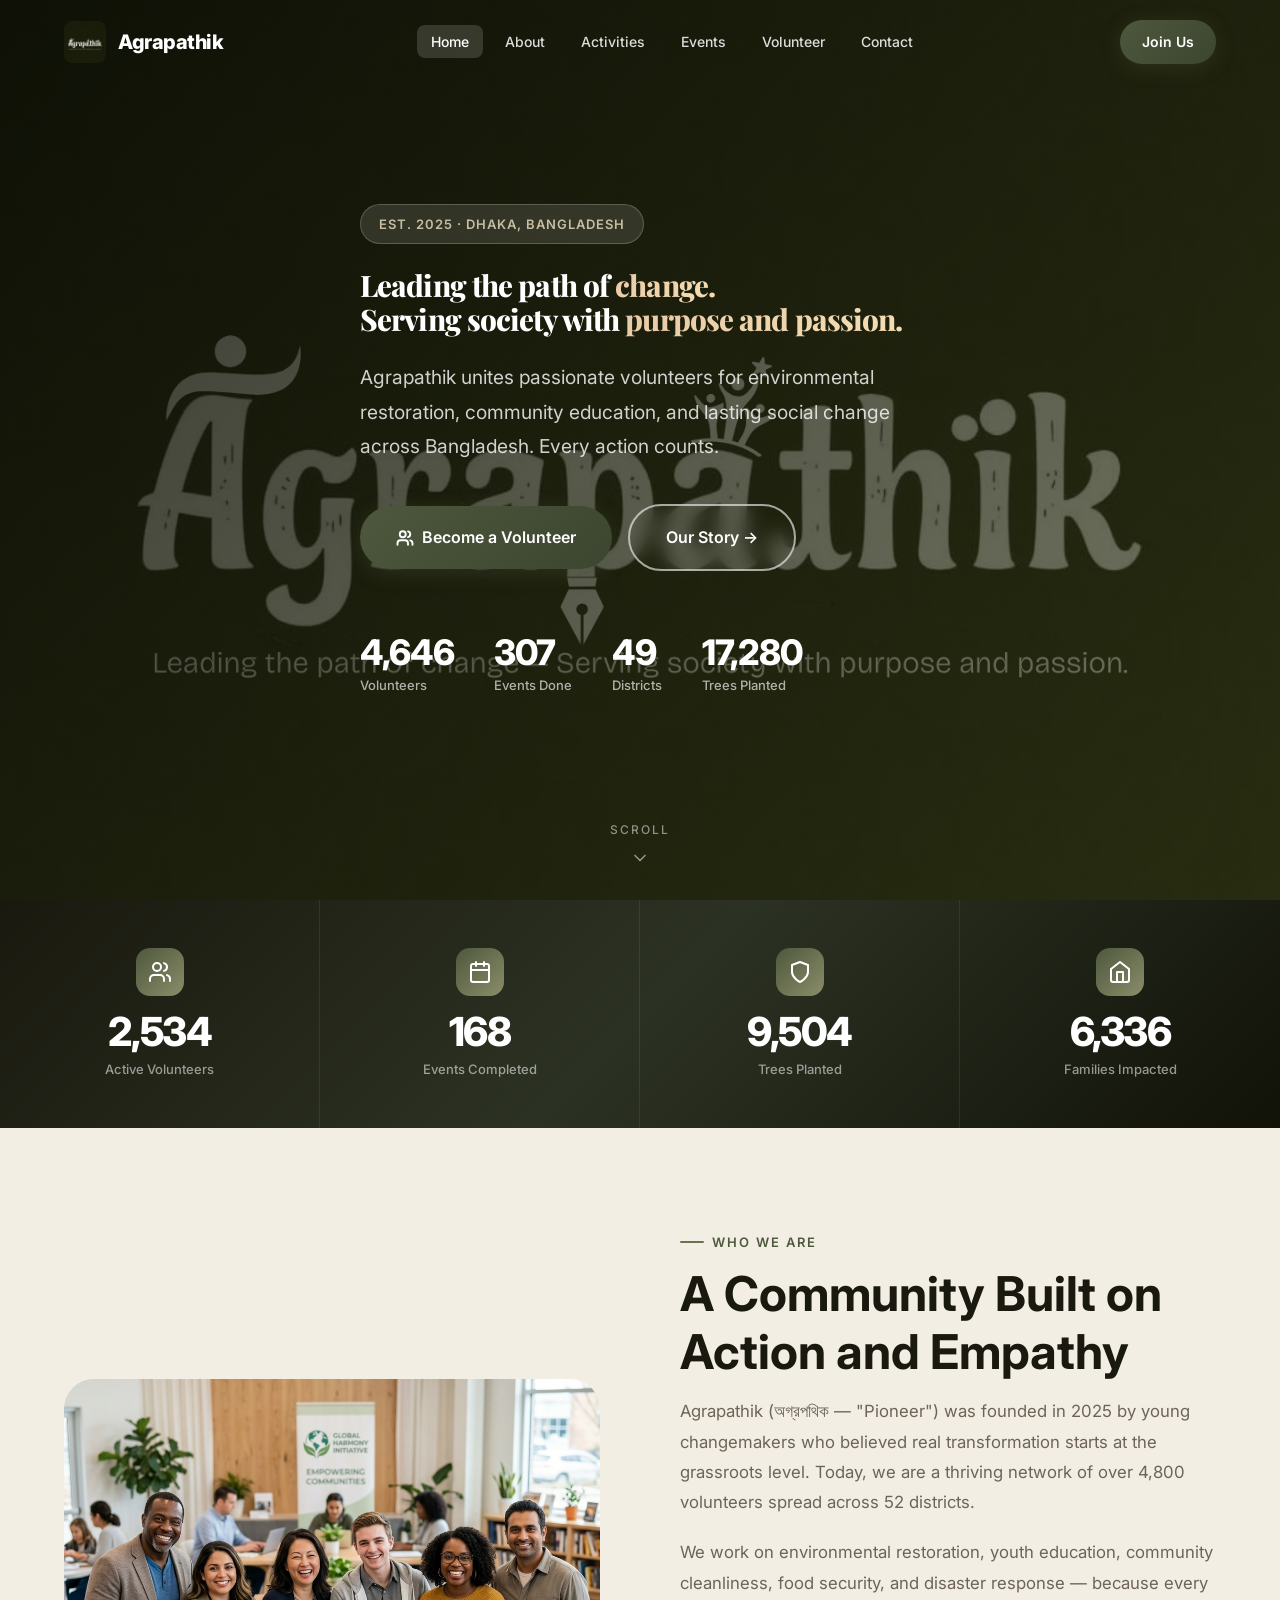
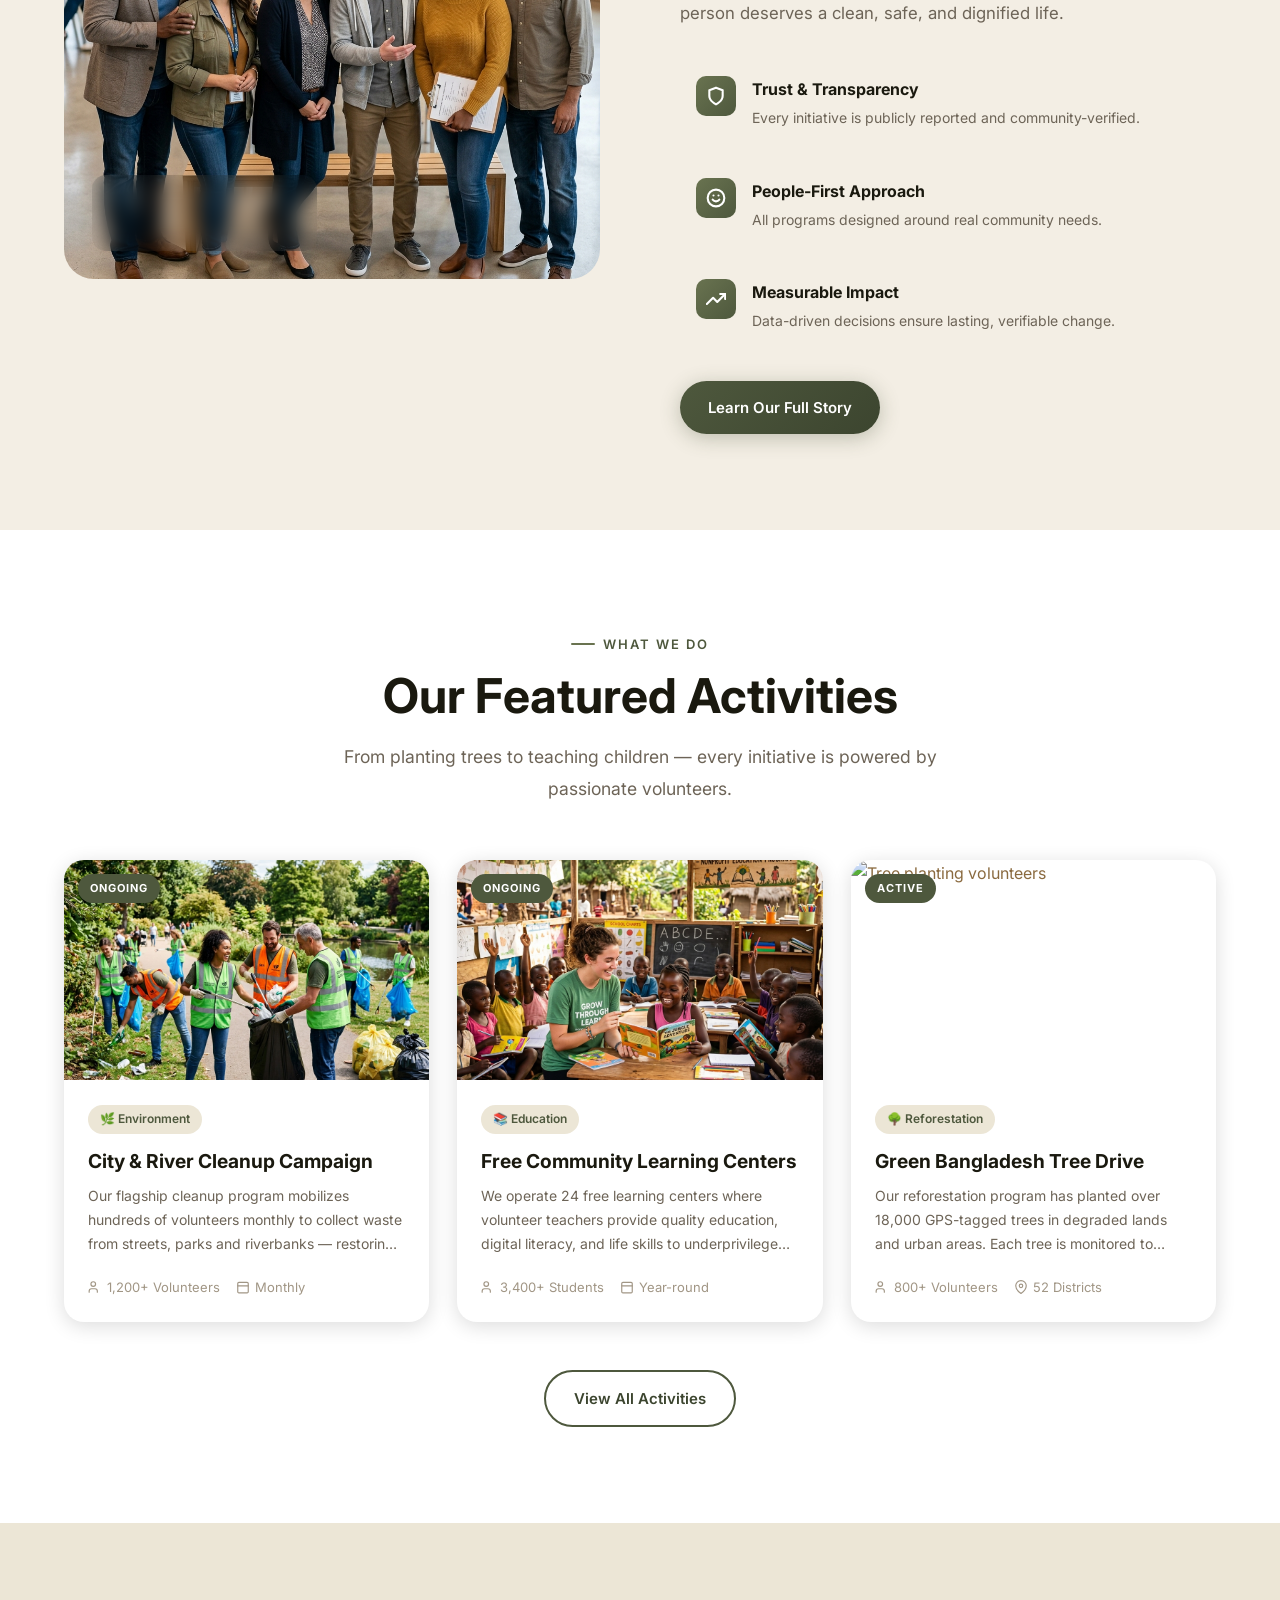
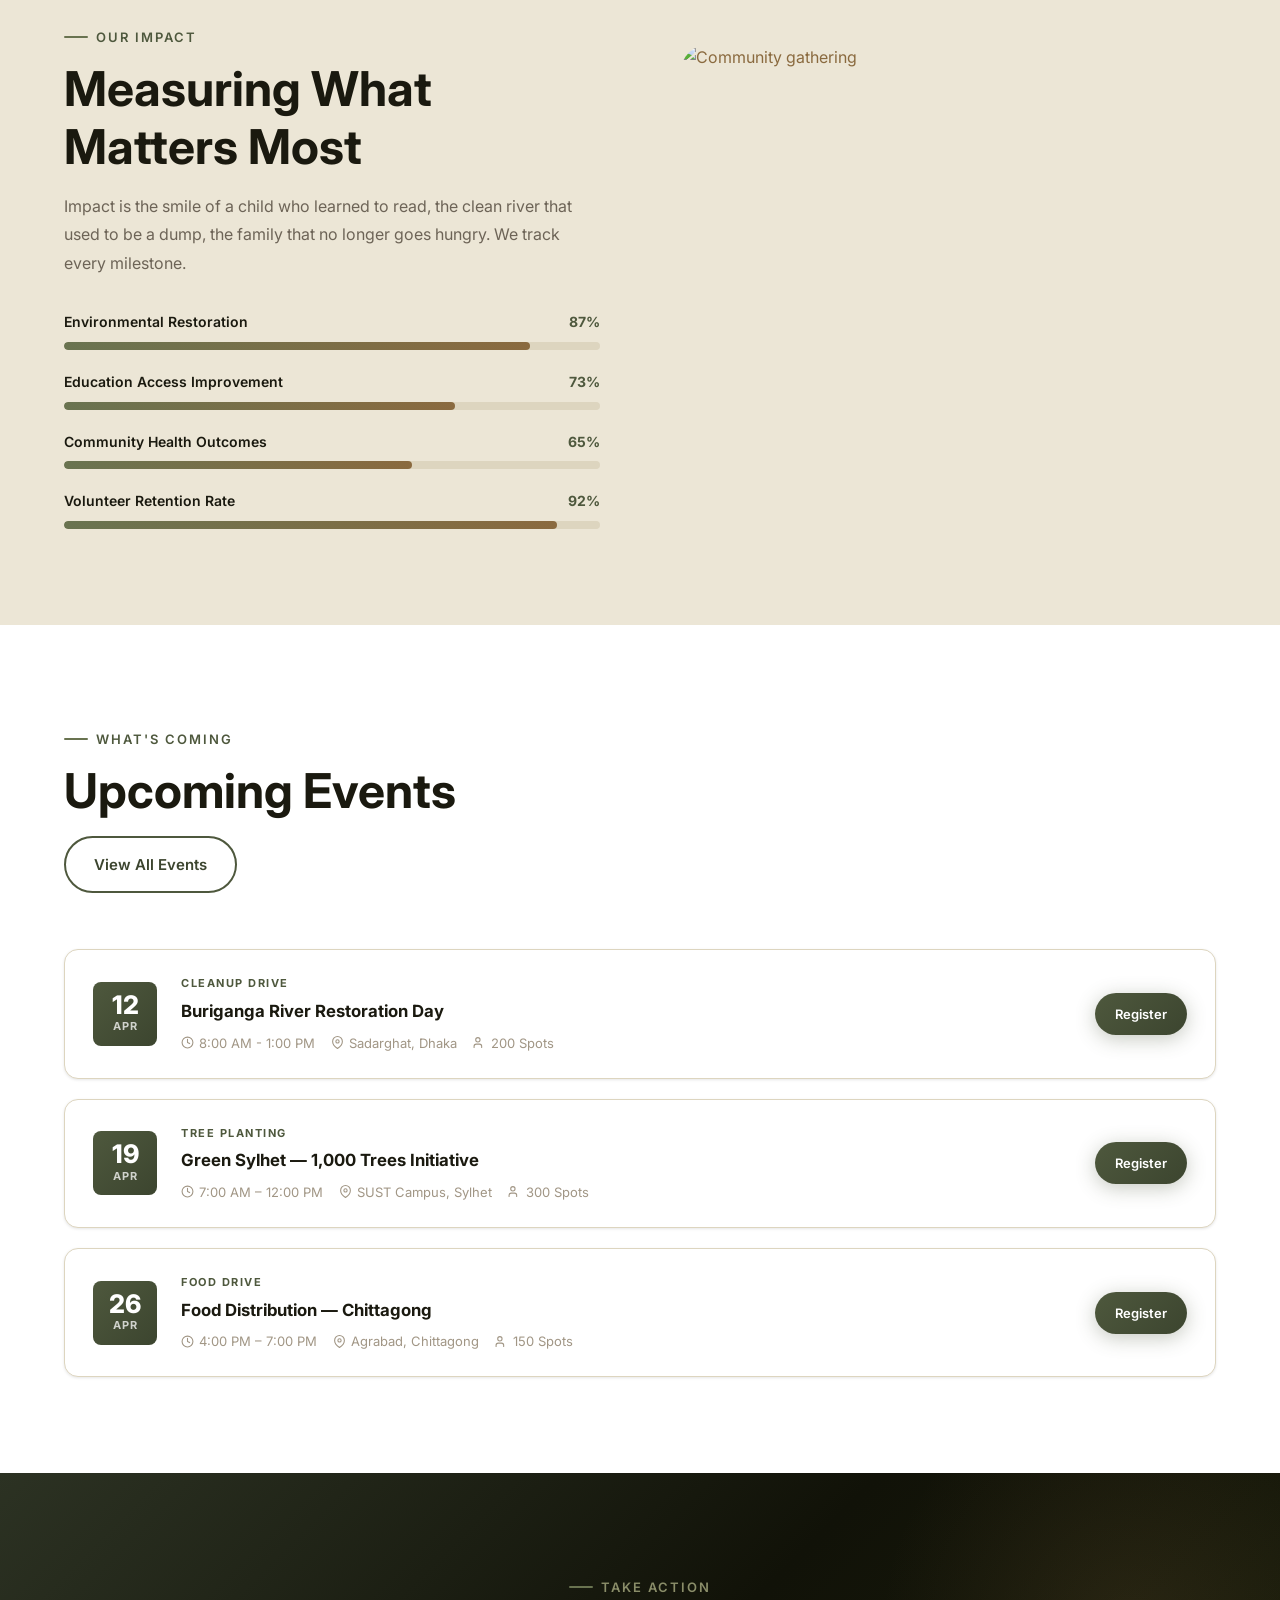
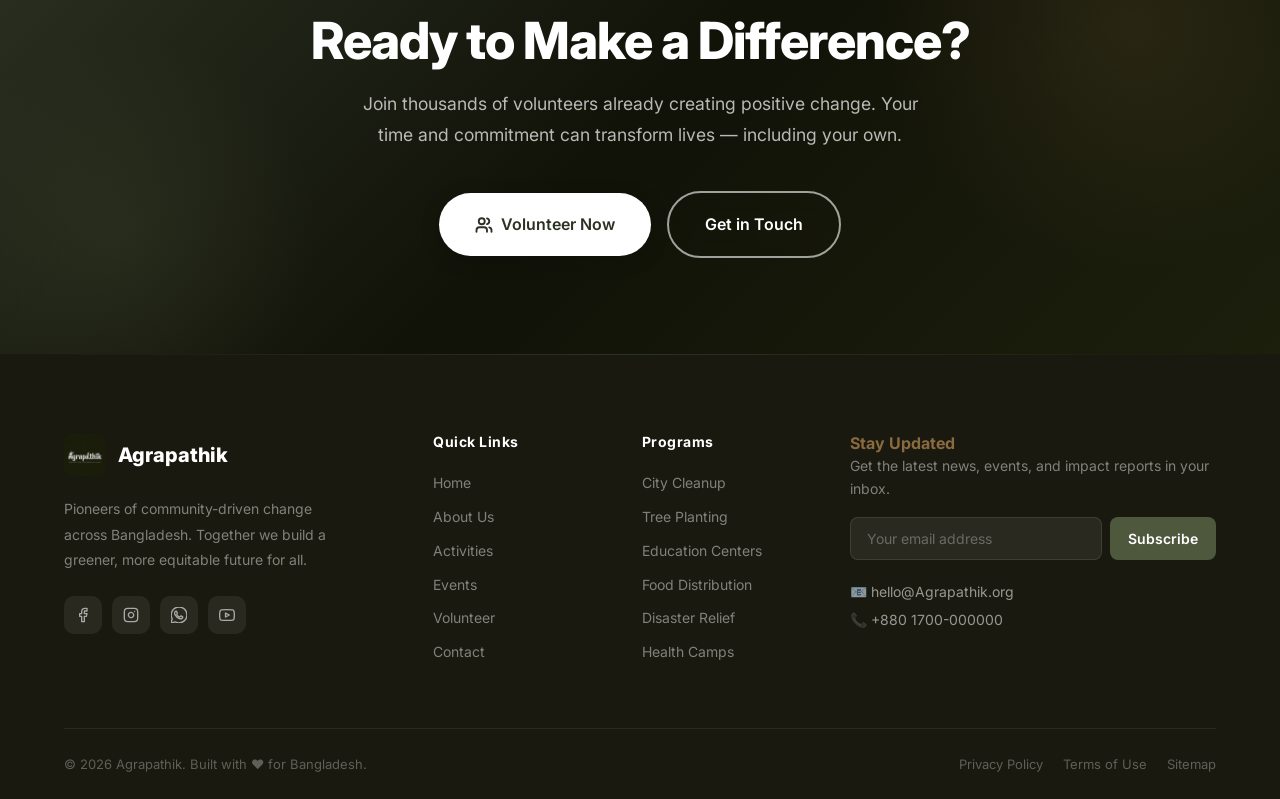
==== commit 18f8037d: "fixed" ====
--- a/index.html
+++ b/index.html
@@ -191,7 +191,7 @@
     <div class="events-list">
       <div class="event-card reveal delay-1">
         <div class="event-date-box"><div class="event-date-day">12</div><div class="event-date-month">Apr</div></div>
-        <div class="event-info"><div class="event-type">Cleanup Drive</div><div class="event-title">Buriganga River Restoration Day</div><div class="event-meta"><div class="event-meta-item"><svg viewBox="0 0 24 24" fill="none" stroke-width="2" stroke-linecap="round" stroke-linejoin="round"><circle cx="12" cy="12" r="10"/><polyline points="12 6 12 12 16 14"/></svg>8:00 AM – 1:00 PM</div><div class="event-meta-item"><svg viewBox="0 0 24 24" fill="none" stroke-width="2" stroke-linecap="round" stroke-linejoin="round"><path d="M21 10c0 7-9 13-9 13s-9-6-9-13a9 9 0 0 1 18 0z"/><circle cx="12" cy="10" r="3"/></svg>Sadarghat, Dhaka</div><div class="event-meta-item"><svg viewBox="0 0 24 24" fill="none" stroke-width="2" stroke-linecap="round" stroke-linejoin="round"><path d="M16 21v-2a4 4 0 0 0-4-4H6a4 4 0 0 0-4 4v2"/><circle cx="9" cy="7" r="4"/></svg>200 Spots</div></div></div>
+        <div class="event-info"><div class="event-type">Cleanup Drive</div><div class="event-title">Buriganga River Restoration Day</div><div class="event-meta"><div class="event-meta-item"><svg viewBox="0 0 24 24" fill="none" stroke-width="2" stroke-linecap="round" stroke-linejoin="round"><circle cx="12" cy="12" r="10"/><polyline points="12 6 12 12 16 14"/></svg>8:00 AM - 1:00 PM</div><div class="event-meta-item"><svg viewBox="0 0 24 24" fill="none" stroke-width="2" stroke-linecap="round" stroke-linejoin="round"><path d="M21 10c0 7-9 13-9 13s-9-6-9-13a9 9 0 0 1 18 0z"/><circle cx="12" cy="10" r="3"/></svg>Sadarghat, Dhaka</div><div class="event-meta-item"><svg viewBox="0 0 24 24" fill="none" stroke-width="2" stroke-linecap="round" stroke-linejoin="round"><path d="M16 21v-2a4 4 0 0 0-4-4H6a4 4 0 0 0-4 4v2"/><circle cx="9" cy="7" r="4"/></svg>200 Spots</div></div></div>
         <a href="events.html" class="btn btn-primary btn-sm" id="ev-reg-1">Register</a>
       </div>
       <div class="event-card reveal delay-2">
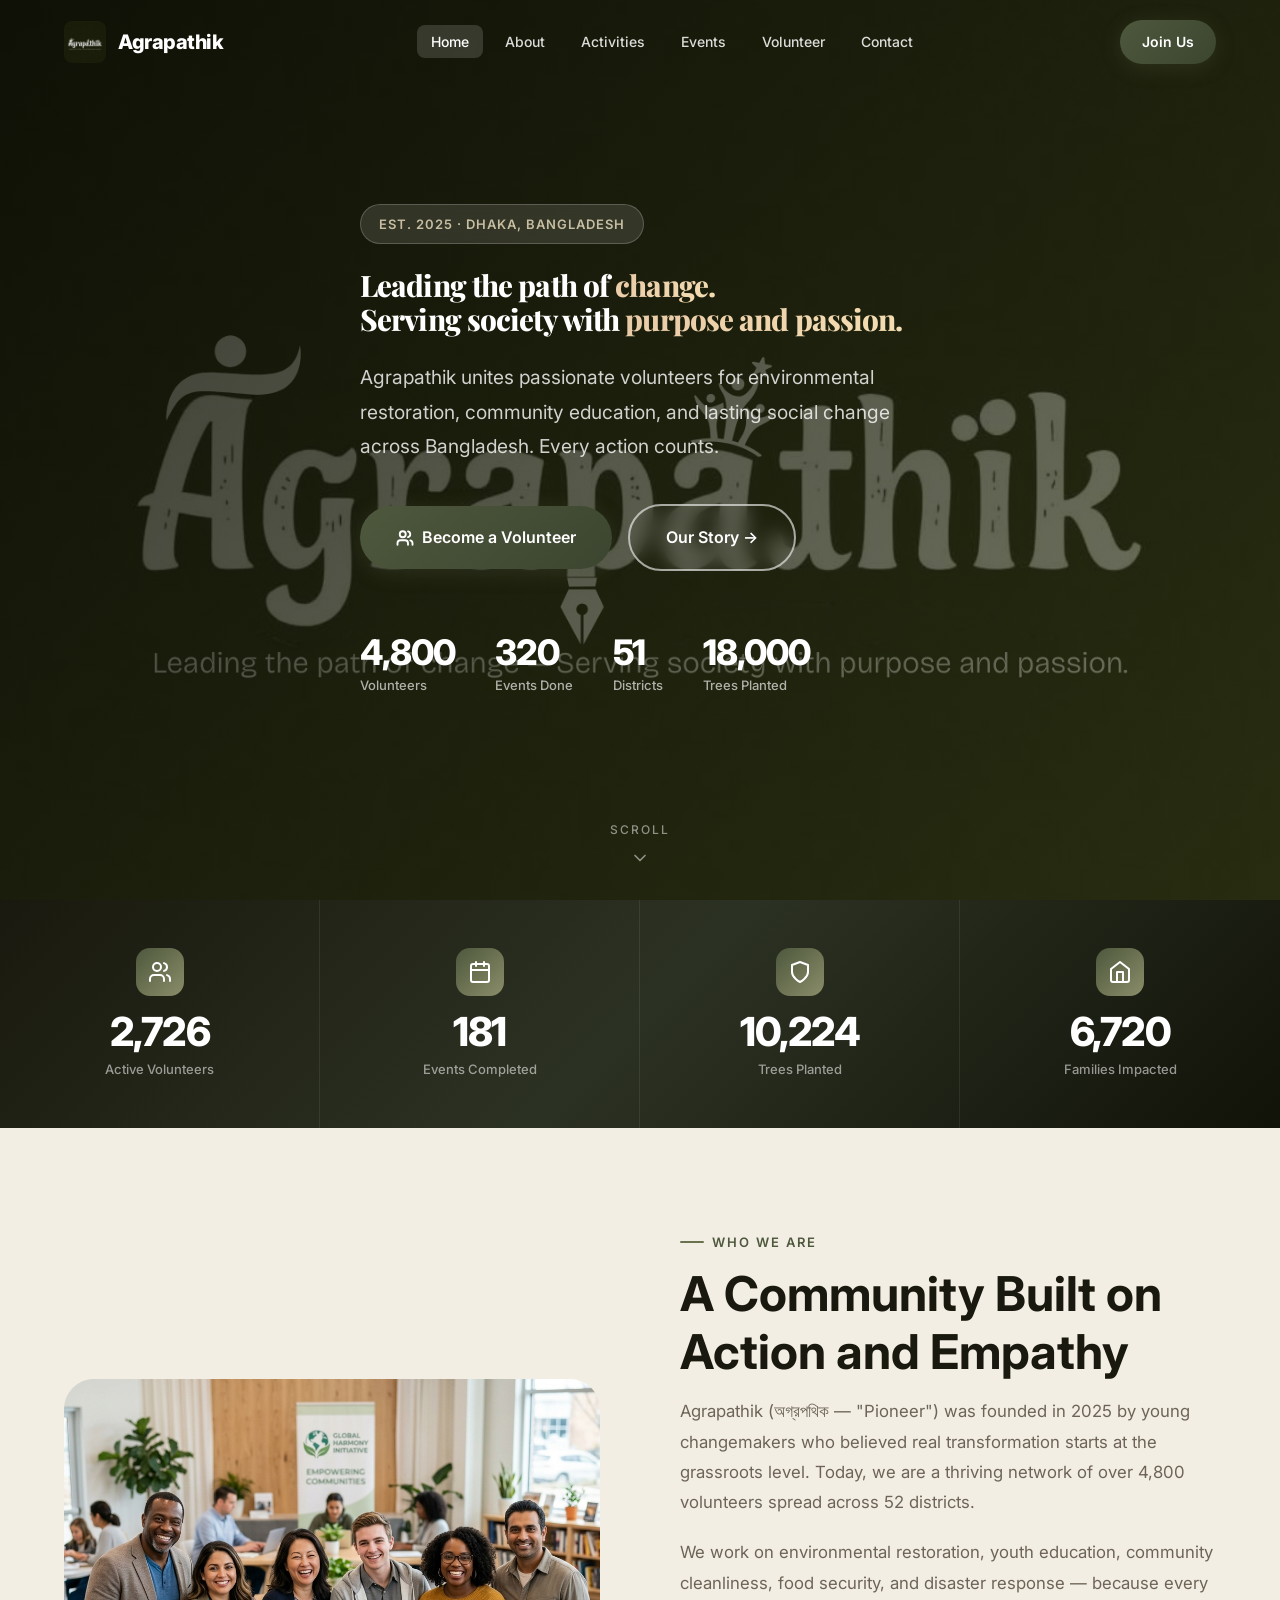
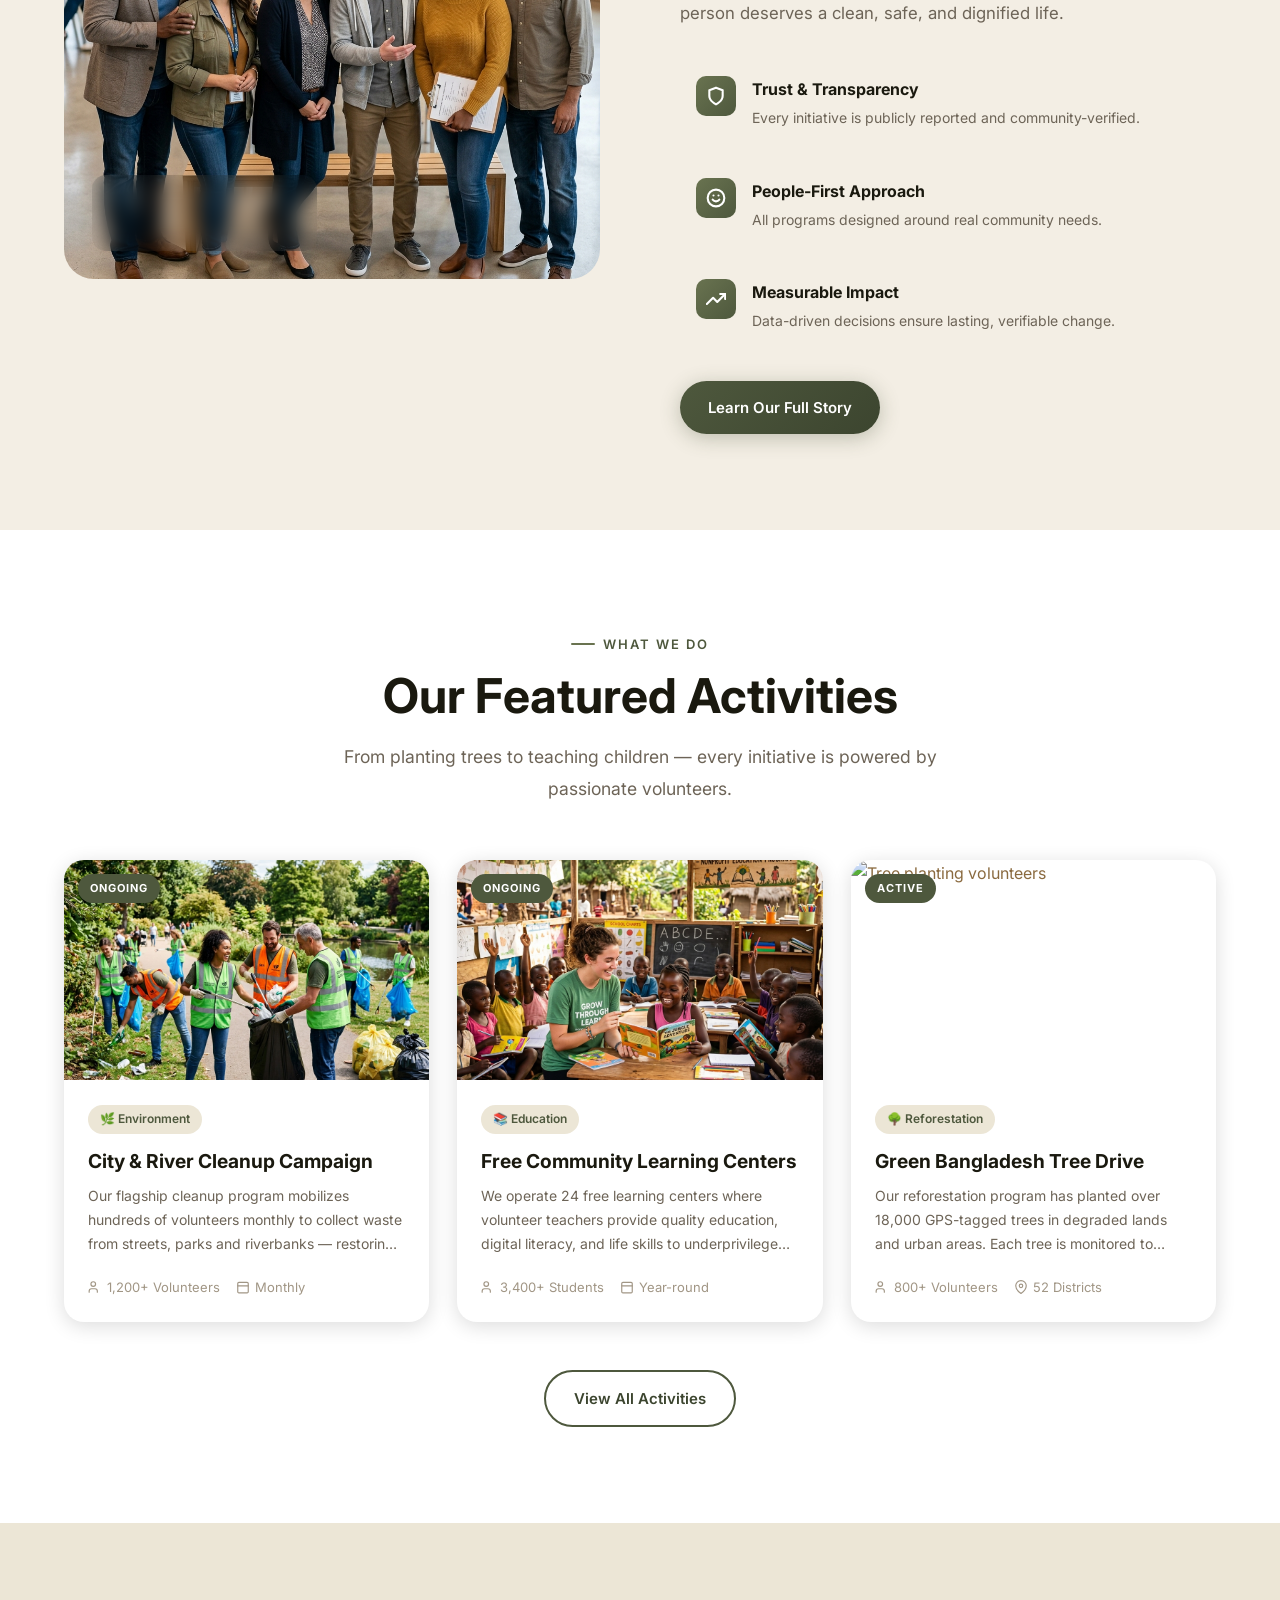
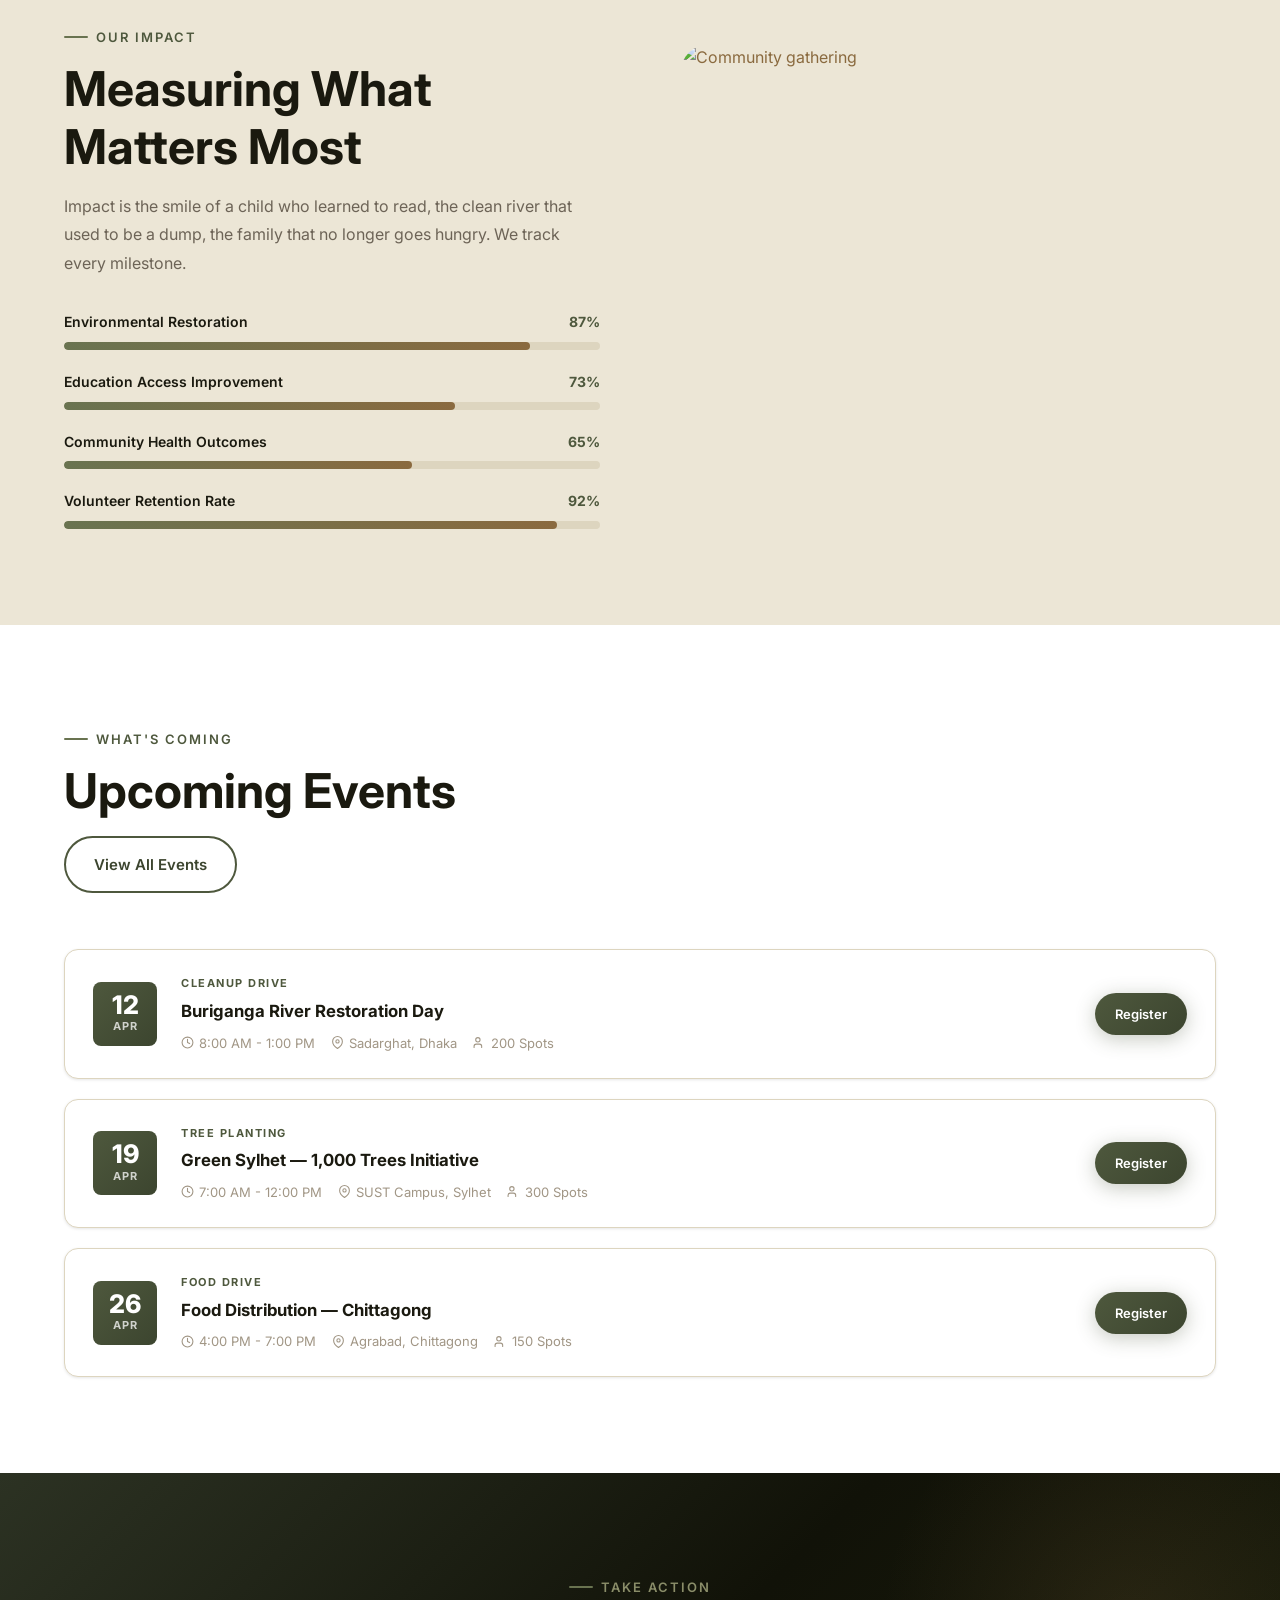
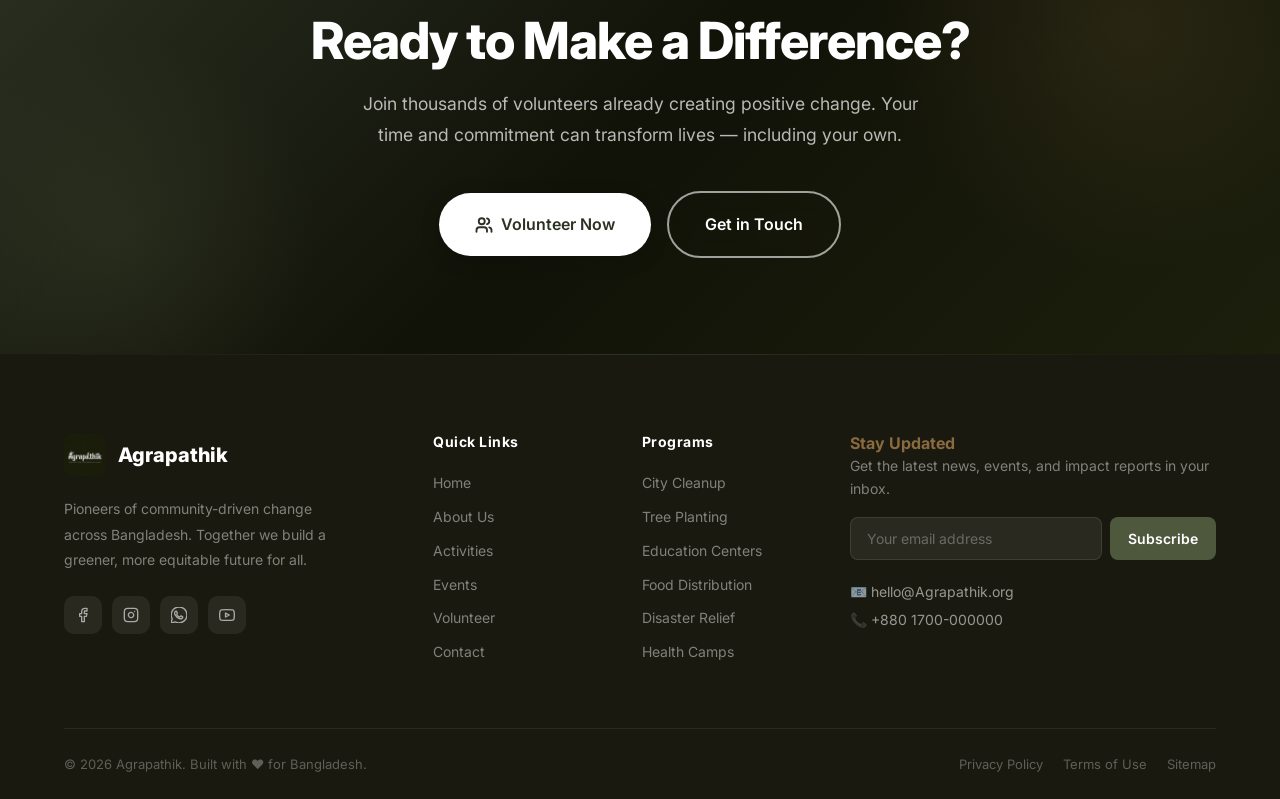
==== commit 8ac765a3: "-" ====
--- a/index.html
+++ b/index.html
@@ -196,12 +196,12 @@
       </div>
       <div class="event-card reveal delay-2">
         <div class="event-date-box"><div class="event-date-day">19</div><div class="event-date-month">Apr</div></div>
-        <div class="event-info"><div class="event-type">Tree Planting</div><div class="event-title">Green Sylhet — 1,000 Trees Initiative</div><div class="event-meta"><div class="event-meta-item"><svg viewBox="0 0 24 24" fill="none" stroke-width="2" stroke-linecap="round" stroke-linejoin="round"><circle cx="12" cy="12" r="10"/><polyline points="12 6 12 12 16 14"/></svg>7:00 AM – 12:00 PM</div><div class="event-meta-item"><svg viewBox="0 0 24 24" fill="none" stroke-width="2" stroke-linecap="round" stroke-linejoin="round"><path d="M21 10c0 7-9 13-9 13s-9-6-9-13a9 9 0 0 1 18 0z"/><circle cx="12" cy="10" r="3"/></svg>SUST Campus, Sylhet</div><div class="event-meta-item"><svg viewBox="0 0 24 24" fill="none" stroke-width="2" stroke-linecap="round" stroke-linejoin="round"><path d="M16 21v-2a4 4 0 0 0-4-4H6a4 4 0 0 0-4 4v2"/><circle cx="9" cy="7" r="4"/></svg>300 Spots</div></div></div>
+        <div class="event-info"><div class="event-type">Tree Planting</div><div class="event-title">Green Sylhet — 1,000 Trees Initiative</div><div class="event-meta"><div class="event-meta-item"><svg viewBox="0 0 24 24" fill="none" stroke-width="2" stroke-linecap="round" stroke-linejoin="round"><circle cx="12" cy="12" r="10"/><polyline points="12 6 12 12 16 14"/></svg>7:00 AM - 12:00 PM</div><div class="event-meta-item"><svg viewBox="0 0 24 24" fill="none" stroke-width="2" stroke-linecap="round" stroke-linejoin="round"><path d="M21 10c0 7-9 13-9 13s-9-6-9-13a9 9 0 0 1 18 0z"/><circle cx="12" cy="10" r="3"/></svg>SUST Campus, Sylhet</div><div class="event-meta-item"><svg viewBox="0 0 24 24" fill="none" stroke-width="2" stroke-linecap="round" stroke-linejoin="round"><path d="M16 21v-2a4 4 0 0 0-4-4H6a4 4 0 0 0-4 4v2"/><circle cx="9" cy="7" r="4"/></svg>300 Spots</div></div></div>
         <a href="events.html" class="btn btn-primary btn-sm" id="ev-reg-2">Register</a>
       </div>
       <div class="event-card reveal delay-3">
         <div class="event-date-box"><div class="event-date-day">26</div><div class="event-date-month">Apr</div></div>
-        <div class="event-info"><div class="event-type">Food Drive</div><div class="event-title">Food Distribution — Chittagong</div><div class="event-meta"><div class="event-meta-item"><svg viewBox="0 0 24 24" fill="none" stroke-width="2" stroke-linecap="round" stroke-linejoin="round"><circle cx="12" cy="12" r="10"/><polyline points="12 6 12 12 16 14"/></svg>4:00 PM – 7:00 PM</div><div class="event-meta-item"><svg viewBox="0 0 24 24" fill="none" stroke-width="2" stroke-linecap="round" stroke-linejoin="round"><path d="M21 10c0 7-9 13-9 13s-9-6-9-13a9 9 0 0 1 18 0z"/><circle cx="12" cy="10" r="3"/></svg>Agrabad, Chittagong</div><div class="event-meta-item"><svg viewBox="0 0 24 24" fill="none" stroke-width="2" stroke-linecap="round" stroke-linejoin="round"><path d="M16 21v-2a4 4 0 0 0-4-4H6a4 4 0 0 0-4 4v2"/><circle cx="9" cy="7" r="4"/></svg>150 Spots</div></div></div>
+        <div class="event-info"><div class="event-type">Food Drive</div><div class="event-title">Food Distribution — Chittagong</div><div class="event-meta"><div class="event-meta-item"><svg viewBox="0 0 24 24" fill="none" stroke-width="2" stroke-linecap="round" stroke-linejoin="round"><circle cx="12" cy="12" r="10"/><polyline points="12 6 12 12 16 14"/></svg>4:00 PM - 7:00 PM</div><div class="event-meta-item"><svg viewBox="0 0 24 24" fill="none" stroke-width="2" stroke-linecap="round" stroke-linejoin="round"><path d="M21 10c0 7-9 13-9 13s-9-6-9-13a9 9 0 0 1 18 0z"/><circle cx="12" cy="10" r="3"/></svg>Agrabad, Chittagong</div><div class="event-meta-item"><svg viewBox="0 0 24 24" fill="none" stroke-width="2" stroke-linecap="round" stroke-linejoin="round"><path d="M16 21v-2a4 4 0 0 0-4-4H6a4 4 0 0 0-4 4v2"/><circle cx="9" cy="7" r="4"/></svg>150 Spots</div></div></div>
         <a href="events.html" class="btn btn-primary btn-sm" id="ev-reg-3">Register</a>
       </div>
     </div>
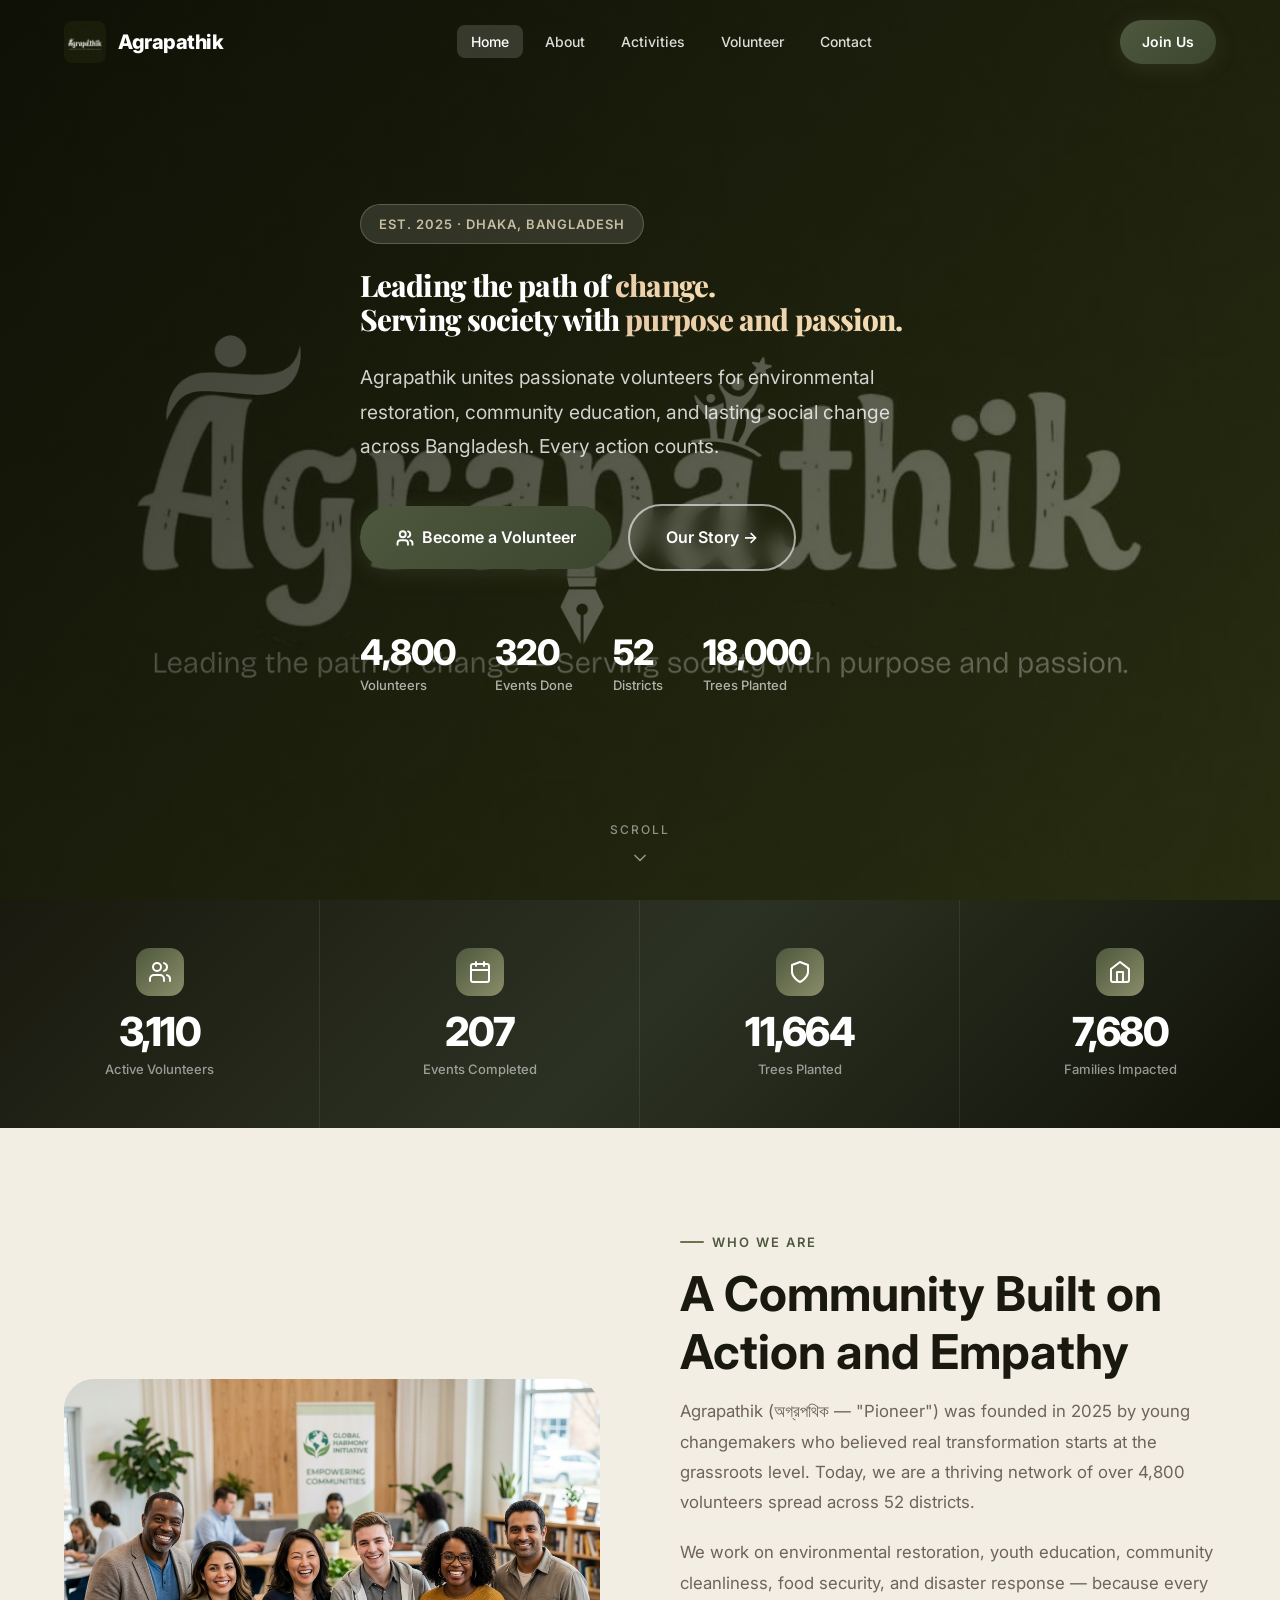
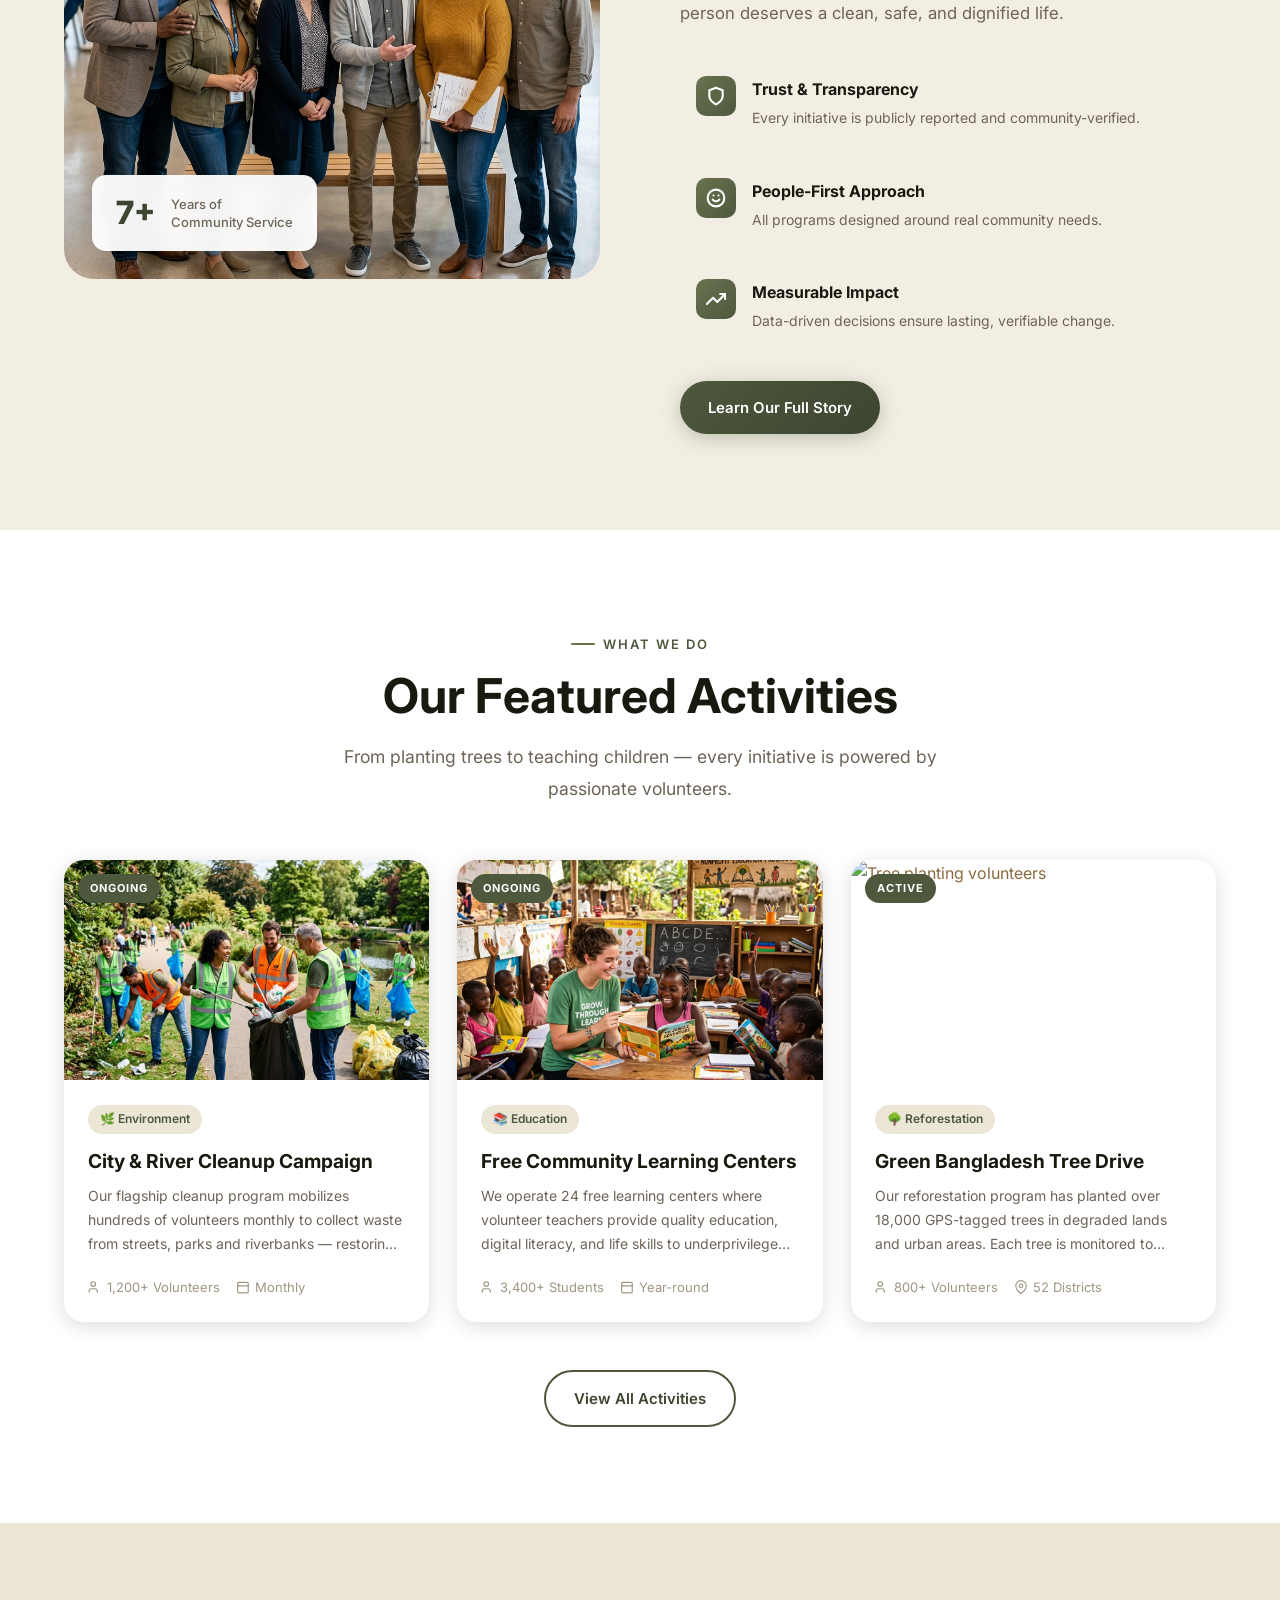
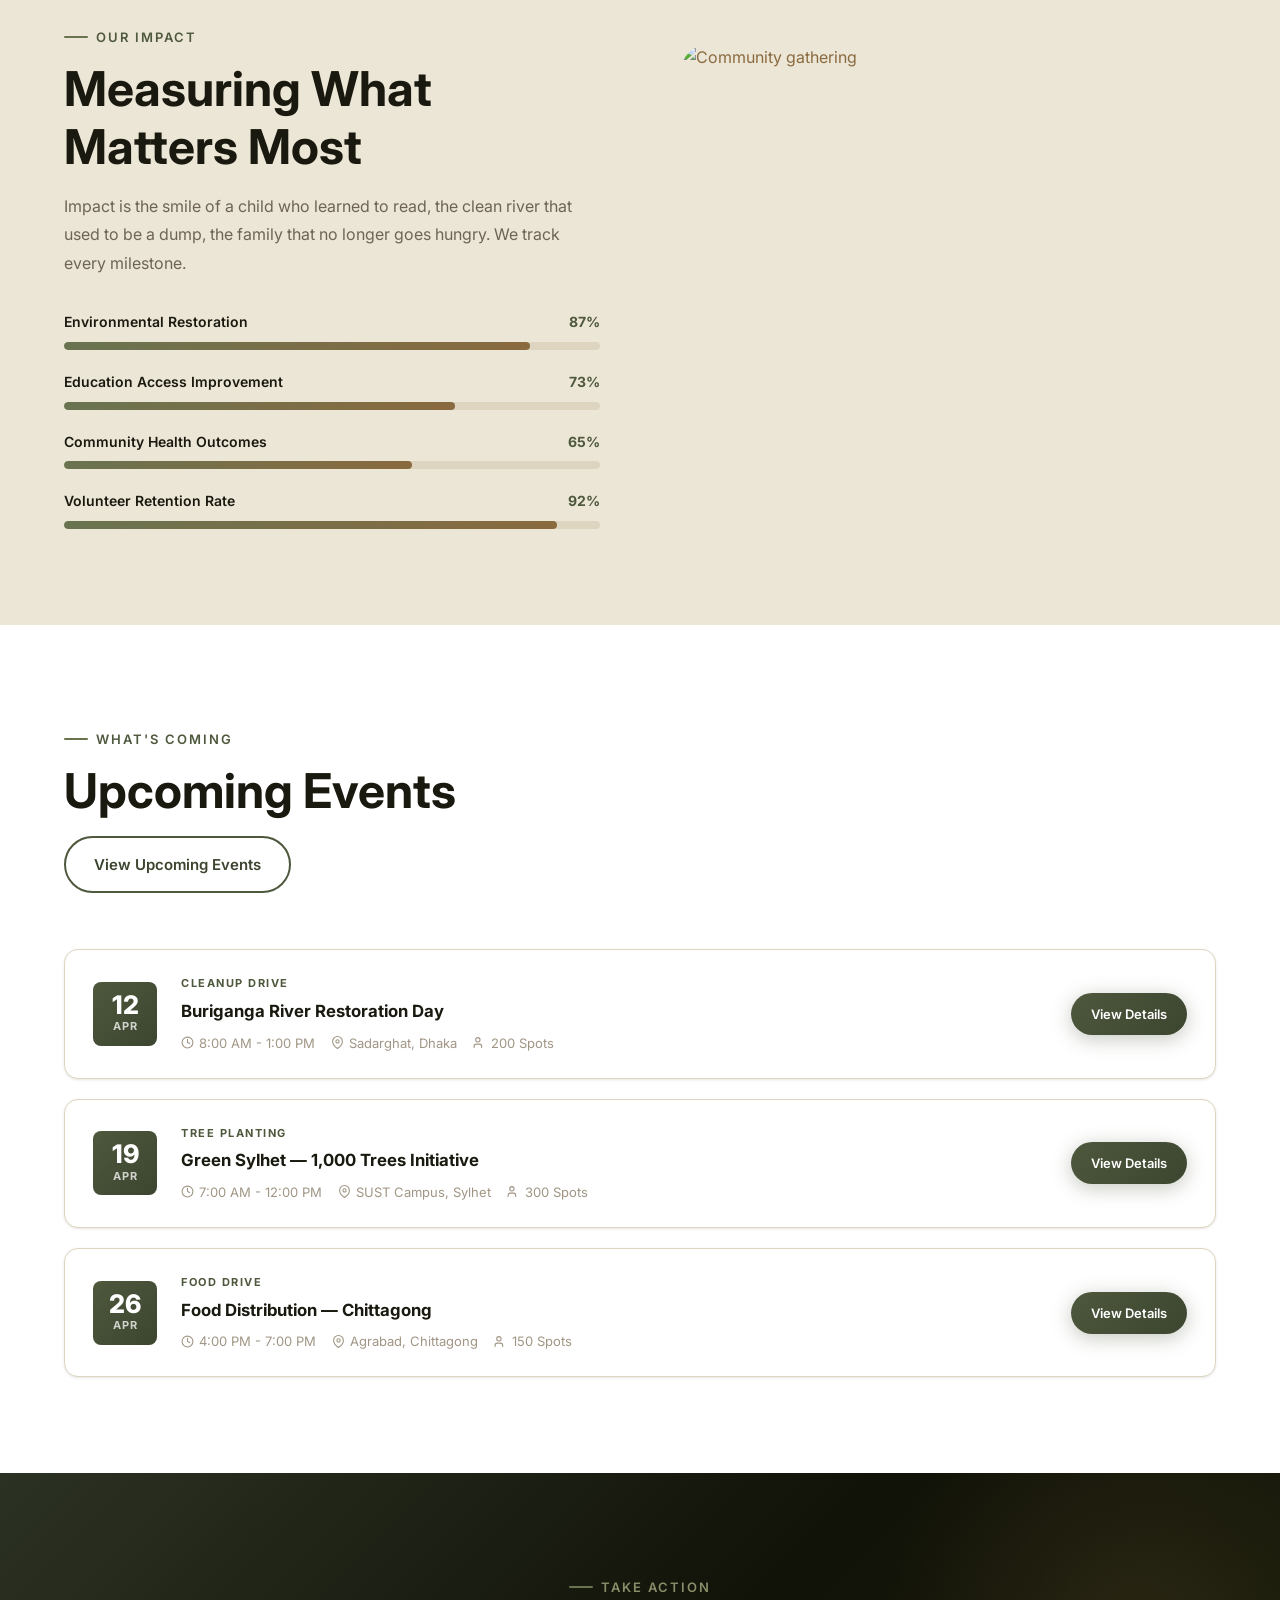
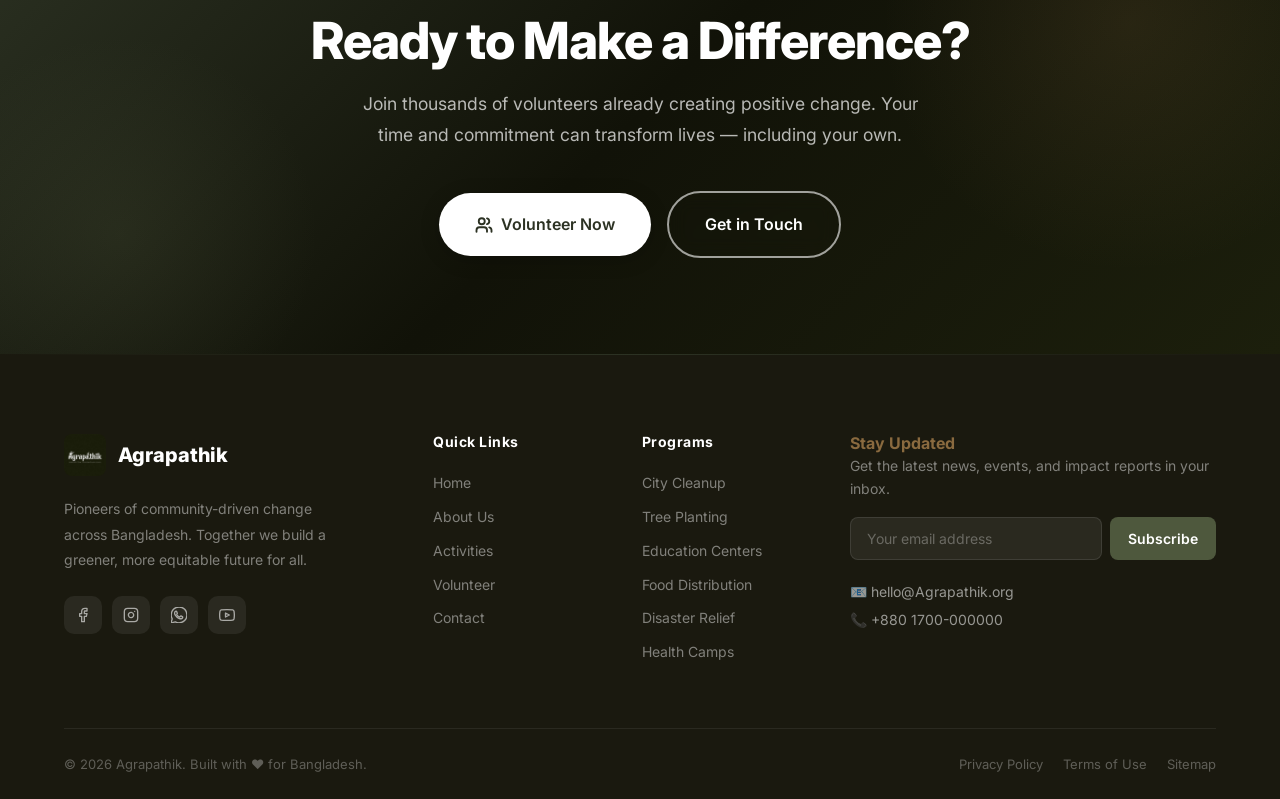
==== commit fb034a4e: "event page infused in activities page" ====
--- a/index.html
+++ b/index.html
@@ -47,7 +47,6 @@
         <li><a href="index.html" class="nav-link">Home</a></li>
         <li><a href="about.html" class="nav-link">About</a></li>
         <li><a href="activities.html" class="nav-link">Activities</a></li>
-        <li><a href="events.html" class="nav-link">Events</a></li>
         <li><a href="volunteer.html" class="nav-link">Volunteer</a></li>
         <li><a href="contact.html" class="nav-link">Contact</a></li>
       </ul>
@@ -186,23 +185,23 @@
   <div class="container">
     <div class="section-header">
       <div><div class="section-label">What's Coming</div><h2 class="section-title reveal">Upcoming Events</h2></div>
-      <a href="events.html" class="btn btn-outline" id="all-events-link">View All Events</a>
+      <a href="activities.html#upcoming-events" class="btn btn-outline" id="all-events-link">View Upcoming Events</a>
     </div>
     <div class="events-list">
       <div class="event-card reveal delay-1">
         <div class="event-date-box"><div class="event-date-day">12</div><div class="event-date-month">Apr</div></div>
         <div class="event-info"><div class="event-type">Cleanup Drive</div><div class="event-title">Buriganga River Restoration Day</div><div class="event-meta"><div class="event-meta-item"><svg viewBox="0 0 24 24" fill="none" stroke-width="2" stroke-linecap="round" stroke-linejoin="round"><circle cx="12" cy="12" r="10"/><polyline points="12 6 12 12 16 14"/></svg>8:00 AM - 1:00 PM</div><div class="event-meta-item"><svg viewBox="0 0 24 24" fill="none" stroke-width="2" stroke-linecap="round" stroke-linejoin="round"><path d="M21 10c0 7-9 13-9 13s-9-6-9-13a9 9 0 0 1 18 0z"/><circle cx="12" cy="10" r="3"/></svg>Sadarghat, Dhaka</div><div class="event-meta-item"><svg viewBox="0 0 24 24" fill="none" stroke-width="2" stroke-linecap="round" stroke-linejoin="round"><path d="M16 21v-2a4 4 0 0 0-4-4H6a4 4 0 0 0-4 4v2"/><circle cx="9" cy="7" r="4"/></svg>200 Spots</div></div></div>
-        <a href="events.html" class="btn btn-primary btn-sm" id="ev-reg-1">Register</a>
+        <a href="activities.html#upcoming-events" class="btn btn-primary btn-sm" id="ev-reg-1">View Details</a>
       </div>
       <div class="event-card reveal delay-2">
         <div class="event-date-box"><div class="event-date-day">19</div><div class="event-date-month">Apr</div></div>
         <div class="event-info"><div class="event-type">Tree Planting</div><div class="event-title">Green Sylhet — 1,000 Trees Initiative</div><div class="event-meta"><div class="event-meta-item"><svg viewBox="0 0 24 24" fill="none" stroke-width="2" stroke-linecap="round" stroke-linejoin="round"><circle cx="12" cy="12" r="10"/><polyline points="12 6 12 12 16 14"/></svg>7:00 AM - 12:00 PM</div><div class="event-meta-item"><svg viewBox="0 0 24 24" fill="none" stroke-width="2" stroke-linecap="round" stroke-linejoin="round"><path d="M21 10c0 7-9 13-9 13s-9-6-9-13a9 9 0 0 1 18 0z"/><circle cx="12" cy="10" r="3"/></svg>SUST Campus, Sylhet</div><div class="event-meta-item"><svg viewBox="0 0 24 24" fill="none" stroke-width="2" stroke-linecap="round" stroke-linejoin="round"><path d="M16 21v-2a4 4 0 0 0-4-4H6a4 4 0 0 0-4 4v2"/><circle cx="9" cy="7" r="4"/></svg>300 Spots</div></div></div>
-        <a href="events.html" class="btn btn-primary btn-sm" id="ev-reg-2">Register</a>
+        <a href="activities.html#upcoming-events" class="btn btn-primary btn-sm" id="ev-reg-2">View Details</a>
       </div>
       <div class="event-card reveal delay-3">
         <div class="event-date-box"><div class="event-date-day">26</div><div class="event-date-month">Apr</div></div>
         <div class="event-info"><div class="event-type">Food Drive</div><div class="event-title">Food Distribution — Chittagong</div><div class="event-meta"><div class="event-meta-item"><svg viewBox="0 0 24 24" fill="none" stroke-width="2" stroke-linecap="round" stroke-linejoin="round"><circle cx="12" cy="12" r="10"/><polyline points="12 6 12 12 16 14"/></svg>4:00 PM - 7:00 PM</div><div class="event-meta-item"><svg viewBox="0 0 24 24" fill="none" stroke-width="2" stroke-linecap="round" stroke-linejoin="round"><path d="M21 10c0 7-9 13-9 13s-9-6-9-13a9 9 0 0 1 18 0z"/><circle cx="12" cy="10" r="3"/></svg>Agrabad, Chittagong</div><div class="event-meta-item"><svg viewBox="0 0 24 24" fill="none" stroke-width="2" stroke-linecap="round" stroke-linejoin="round"><path d="M16 21v-2a4 4 0 0 0-4-4H6a4 4 0 0 0-4 4v2"/><circle cx="9" cy="7" r="4"/></svg>150 Spots</div></div></div>
-        <a href="events.html" class="btn btn-primary btn-sm" id="ev-reg-3">Register</a>
+        <a href="activities.html#upcoming-events" class="btn btn-primary btn-sm" id="ev-reg-3">View Details</a>
       </div>
     </div>
   </div>
@@ -242,7 +241,7 @@
       </div>
       <div class="footer-col">
         <h4>Quick Links</h4>
-        <nav class="footer-links"><a href="index.html">Home</a><a href="about.html">About Us</a><a href="activities.html">Activities</a><a href="events.html">Events</a><a href="volunteer.html">Volunteer</a><a href="contact.html">Contact</a></nav>
+        <nav class="footer-links"><a href="index.html">Home</a><a href="about.html">About Us</a><a href="activities.html">Activities</a><a href="volunteer.html">Volunteer</a><a href="contact.html">Contact</a></nav>
       </div>
       <div class="footer-col">
         <h4>Programs</h4>
--- a/css/style.css
+++ b/css/style.css
@@ -784,6 +784,7 @@
 
 .activity-gallery {
   display: none;
+  position: relative;
   margin-top: 18px;
   padding-top: 18px;
   border-top: 1px solid var(--green-100);
@@ -794,13 +795,36 @@
 }
 
 .activity-gallery-grid {
-  display: grid;
-  grid-template-columns: repeat(3, minmax(0, 1fr));
-  gap: 12px;
+  display: flex;
+  gap: 14px;
+  overflow-x: auto;
+  scroll-behavior: smooth;
+  scroll-snap-type: x mandatory;
+  /* Use scrollbar-width only when supported (avoids compatibility warnings in browsers that don't support it) */
+  @supports (scrollbar-width: thin) {
+    scrollbar-width: thin;
+    scrollbar-color: var(--green-300) transparent;
+  }
+  padding: 2px 48px 12px;
+}
+
+.activity-gallery-grid::-webkit-scrollbar {
+  height: 8px;
+}
+
+.activity-gallery-grid::-webkit-scrollbar-track {
+  background: transparent;
+}
+
+.activity-gallery-grid::-webkit-scrollbar-thumb {
+  background: var(--green-300);
+  border-radius: 999px;
 }
 
 .activity-gallery-item {
-  width: 100%;
+  flex: 0 0 calc((100% - 28px) / 3);
+  min-width: 220px;
+  scroll-snap-align: start;
   padding: 0;
   border-radius: 14px;
   border: 1px solid var(--green-100);
@@ -824,6 +848,47 @@
 
 .activity-card.is-open .activity-gallery-item img {
   height: clamp(180px, 18vw, 220px);
+}
+
+.activity-gallery-arrow {
+  position: absolute;
+  top: calc(50% + 9px);
+  z-index: 2;
+  display: inline-flex;
+  align-items: center;
+  justify-content: center;
+  width: 42px;
+  height: 42px;
+  border-radius: 999px;
+  background: rgba(28, 31, 12, 0.86);
+  color: var(--white);
+  box-shadow: var(--shadow-md);
+  transform: translateY(-50%);
+  transition: var(--transition);
+}
+
+.activity-gallery-arrow:hover:not(:disabled) {
+  background: var(--green-700);
+  transform: translateY(-50%) scale(1.04);
+}
+
+.activity-gallery-arrow:disabled {
+  opacity: 0.35;
+  cursor: not-allowed;
+}
+
+.activity-gallery-arrow svg {
+  width: 20px;
+  height: 20px;
+  stroke: currentColor;
+}
+
+.activity-gallery-arrow-prev {
+  left: 0;
+}
+
+.activity-gallery-arrow-next {
+  right: 0;
 }
 
 /* === Form Styles === */
@@ -922,6 +987,112 @@
   box-shadow: var(--shadow-lg);
   transform: translateX(4px);
   border-color: var(--green-300);
+}
+
+.event-full-list {
+  display: flex;
+  flex-direction: column;
+  gap: 24px;
+}
+
+.event-full-card {
+  display: grid;
+  grid-template-columns: 260px 1fr;
+  overflow: hidden;
+  background: var(--white);
+  border: 1px solid var(--green-100);
+  border-radius: var(--radius-lg);
+  box-shadow: var(--shadow-md);
+  transition: var(--transition);
+}
+
+.event-full-card:hover {
+  transform: translateY(-4px);
+  border-color: var(--green-200);
+  box-shadow: var(--shadow-xl);
+}
+
+.event-full-img {
+  position: relative;
+  min-height: 240px;
+}
+
+.event-full-img img {
+  width: 100%;
+  height: 100%;
+  object-fit: cover;
+}
+
+.event-status {
+  position: absolute;
+  top: 14px;
+  left: 14px;
+  padding: 5px 14px;
+  border-radius: 50px;
+  font-size: 11px;
+  font-weight: 700;
+  letter-spacing: 1px;
+  text-transform: uppercase;
+}
+
+.status-upcoming {
+  background: rgba(105, 115, 80, 0.14);
+  color: var(--green-700);
+}
+
+.event-full-body {
+  padding: 32px;
+}
+
+.event-full-type {
+  margin-bottom: 8px;
+  color: var(--green-600);
+  font-size: 11px;
+  font-weight: 700;
+  letter-spacing: 1.5px;
+  text-transform: uppercase;
+}
+
+.event-full-title {
+  margin-bottom: 12px;
+  color: var(--dark);
+  font-size: 1.25rem;
+  font-weight: 700;
+}
+
+.event-full-desc {
+  margin-bottom: 20px;
+  color: var(--gray-500);
+  font-size: 14px;
+  line-height: 1.7;
+}
+
+.event-details-grid {
+  display: grid;
+  grid-template-columns: repeat(3, 1fr);
+  gap: 12px;
+  margin-bottom: 24px;
+}
+
+.event-detail-chip {
+  padding: 10px 14px;
+  background: var(--green-50);
+  border-radius: 10px;
+}
+
+.event-detail-chip-label {
+  margin-bottom: 3px;
+  color: var(--gray-400);
+  font-size: 10px;
+  font-weight: 700;
+  letter-spacing: 1px;
+  text-transform: uppercase;
+}
+
+.event-detail-chip-val {
+  color: var(--dark);
+  font-size: 13px;
+  font-weight: 700;
 }
 
 .event-date-box {
@@ -2033,7 +2204,7 @@
 @media (max-width: 1100px) {
   .footer-grid { grid-template-columns: 1fr 1fr; }
   .team-grid { grid-template-columns: repeat(2, 1fr); }
-  .activity-gallery-grid { grid-template-columns: repeat(2, minmax(0, 1fr)); }
+  .activity-gallery-item { flex-basis: calc((100% - 14px) / 2); }
 }
 
 @media (max-width: 900px) {
@@ -2051,6 +2222,9 @@
   .gallery-item:nth-child(4) { grid-column: span 1; }
   .gallery-item:nth-child(1) img,
   .gallery-item:nth-child(4) img { height: 260px; }
+  .event-full-card { grid-template-columns: 1fr; }
+  .event-full-img { height: 220px; }
+  .event-details-grid { grid-template-columns: 1fr 1fr; }
 }
 
 @media (max-width: 700px) {
@@ -2080,7 +2254,8 @@
   .contact-form-card { padding: 32px 24px; }
   .activity-card-prompt { flex-direction: column; align-items: flex-start; }
   .activity-card-note { min-height: 0; }
-  .activity-gallery-grid { grid-template-columns: repeat(2, minmax(0, 1fr)); }
+  .activity-gallery-grid { padding-inline: 44px; }
+  .activity-gallery-item { min-width: 210px; }
   .hero-title.display-heading {
     font-size: clamp(2.3rem, 10vw, 3.6rem);
     line-height: 1.08;
@@ -2097,5 +2272,8 @@
   .stat-item { border-right: none; }
   .hero-actions { flex-direction: column; align-items: flex-start; }
   .cta-actions { flex-direction: column; }
-  .activity-gallery-grid { grid-template-columns: 1fr; }
-}
+  .event-details-grid { grid-template-columns: 1fr; }
+  .activity-gallery-grid { padding-inline: 38px; }
+  .activity-gallery-item { flex-basis: 100%; min-width: 0; }
+  .activity-gallery-arrow { width: 34px; height: 34px; }
+}
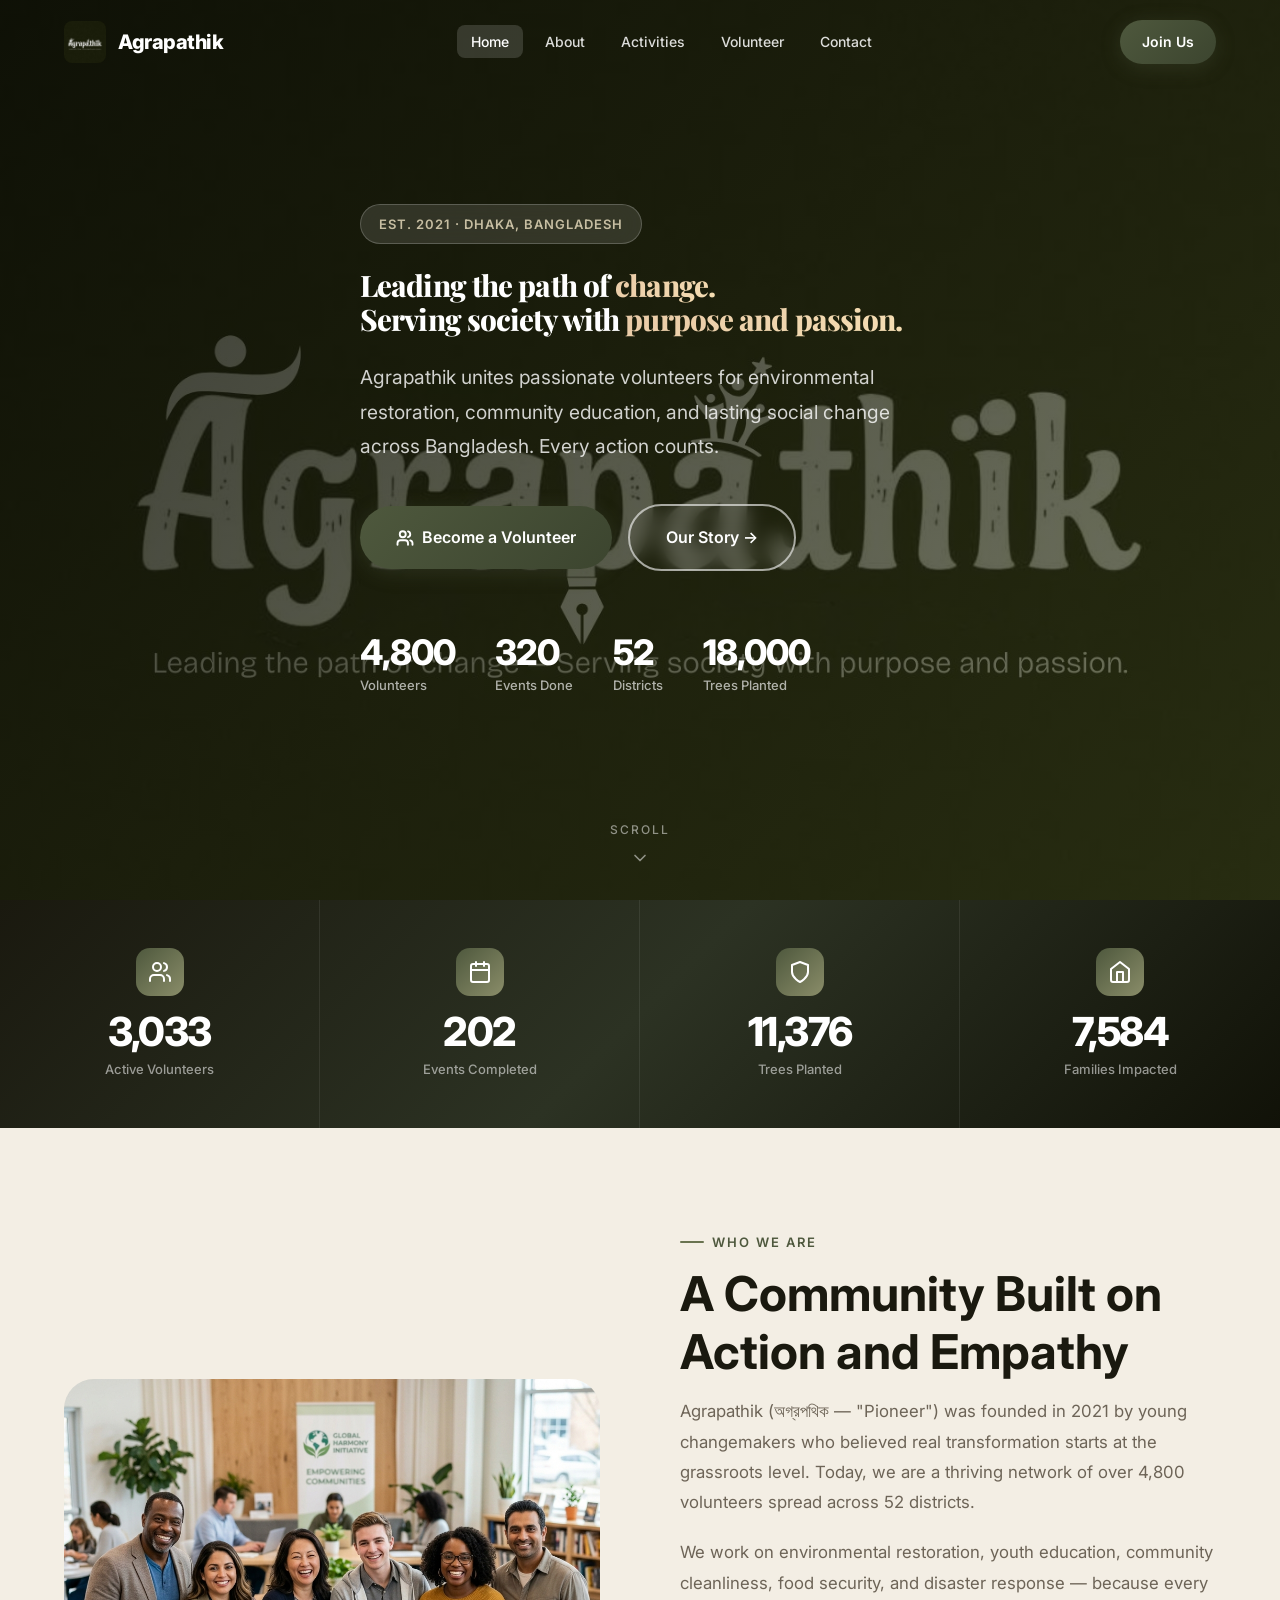
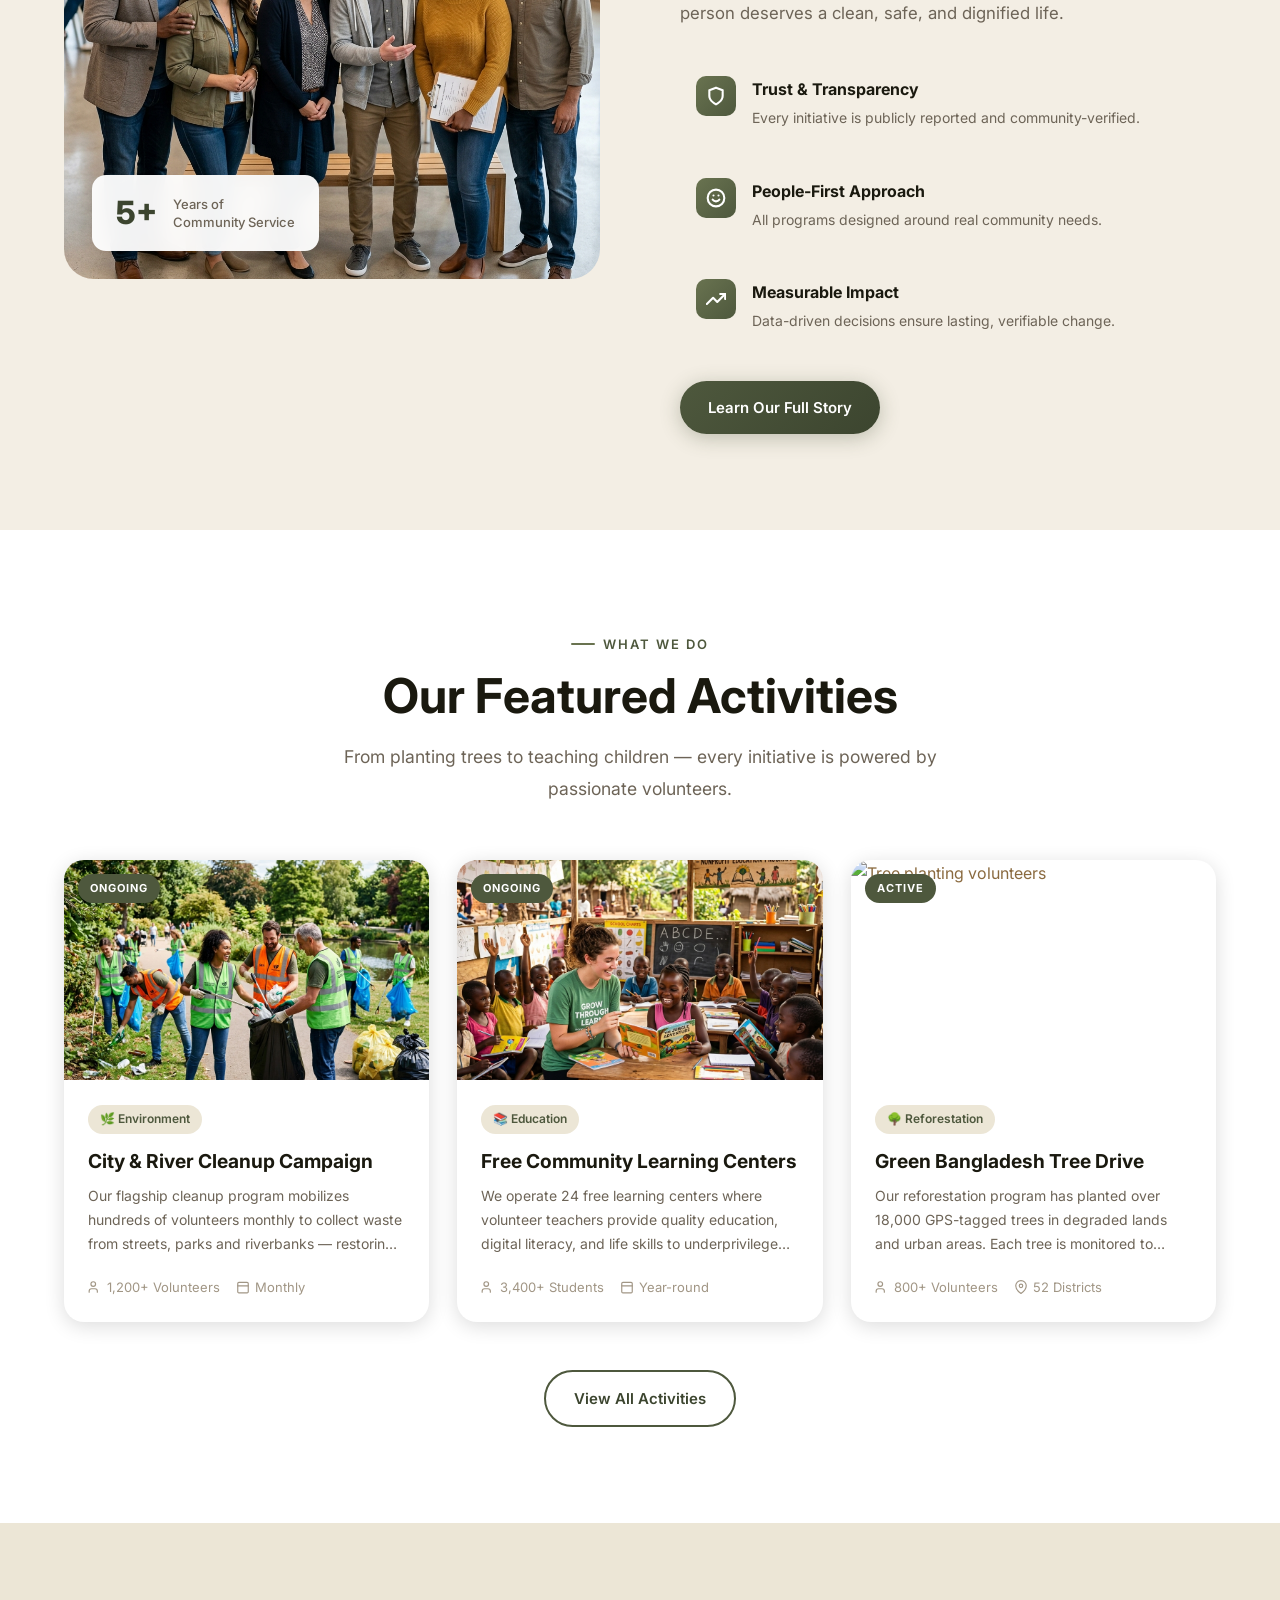
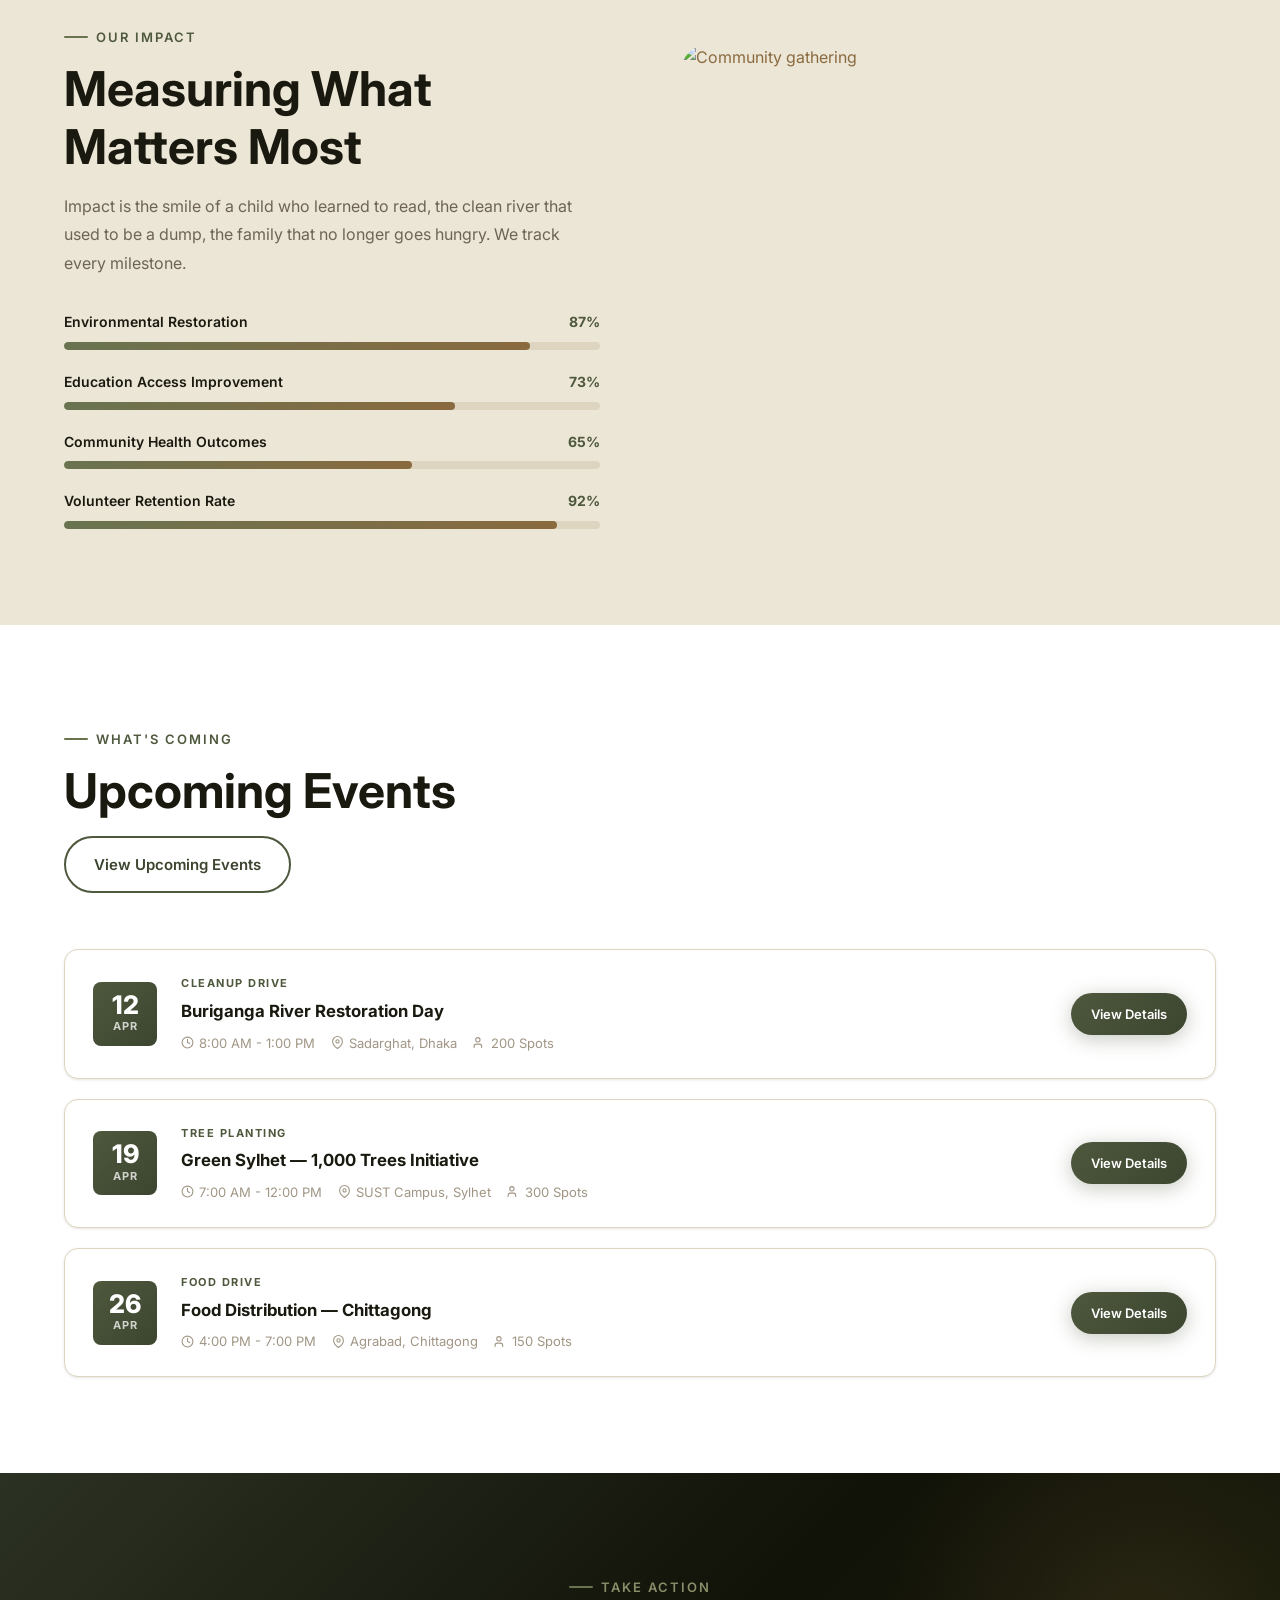
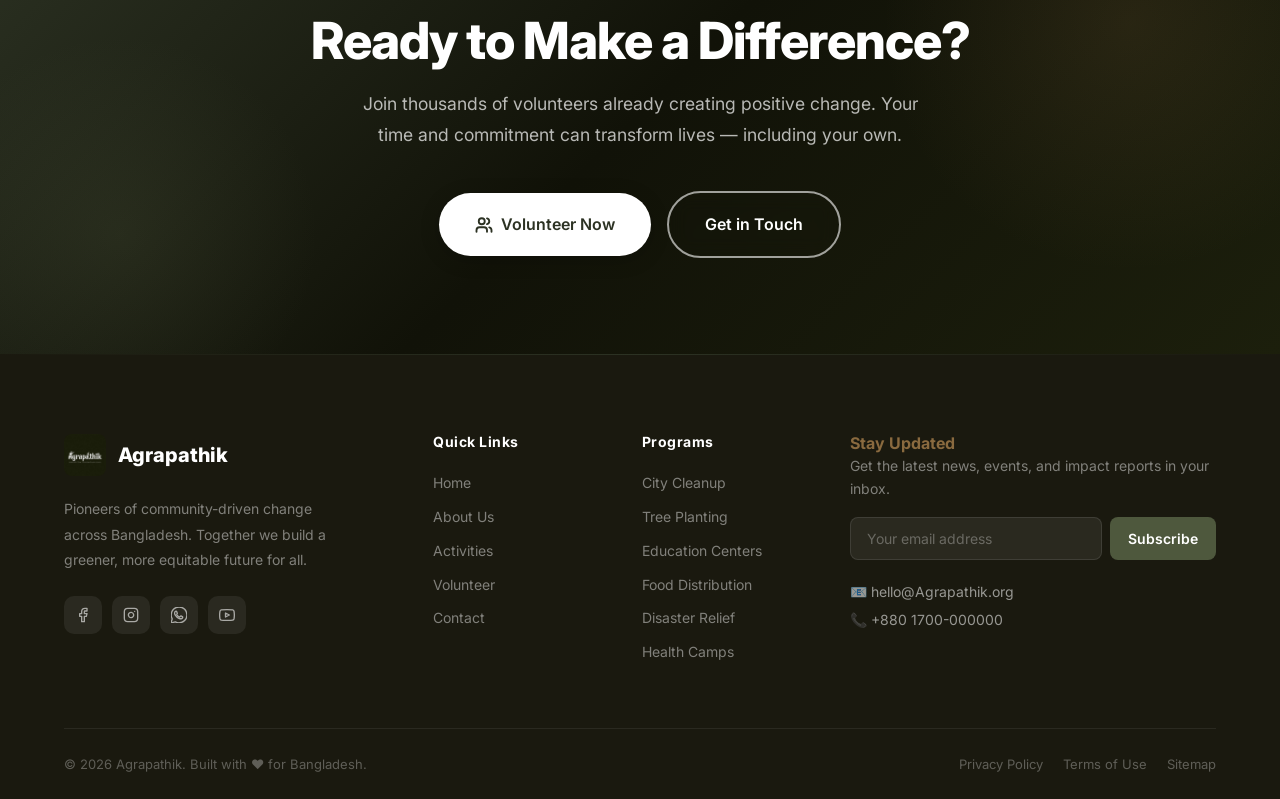
==== commit 60dbc72a: "2025 --> 2021" ====
--- a/index.html
+++ b/index.html
@@ -62,7 +62,7 @@
   <div class="hero-bg"></div>
   <div class="container">
     <div class="hero-content">
-      <div class="hero-badge">EST. 2025 · DHAKA, BANGLADESH</div>
+      <div class="hero-badge">EST. 2021 · DHAKA, BANGLADESH</div>
       <h1 class="hero-title display-heading">Leading the path of <span class="accent">change.<br></span> Serving society with <span class="accent">purpose and passion.</span></h1>
       <p class="hero-desc">Agrapathik unites passionate volunteers for environmental restoration, community education, and lasting social change across Bangladesh. Every action counts.</p>
       <div class="hero-actions">
@@ -99,12 +99,12 @@
     <div class="about-split">
       <div class="about-img-wrap reveal-left">
         <img src="assets/images/team_photo.png" alt="Agrapathik team" loading="lazy" />
-        <div class="about-img-badge"><div class="about-img-badge-num">7+</div><div class="about-img-badge-text">Years of<br>Community Service</div></div>
+        <div class="about-img-badge"><div class="about-img-badge-num">5+</div><div class="about-img-badge-text">Years of<br>Community Service</div></div>
       </div>
       <div class="reveal-right">
         <div class="section-label">Who We Are</div>
         <h2 class="section-title">A Community Built on<br>Action and Empathy</h2>
-        <p class="about-desc">Agrapathik (অগ্রপথিক — "Pioneer") was founded in 2025 by young changemakers who believed real transformation starts at the grassroots level. Today, we are a thriving network of over 4,800 volunteers spread across 52 districts.</p>
+        <p class="about-desc">Agrapathik (অগ্রপথিক — "Pioneer") was founded in 2021 by young changemakers who believed real transformation starts at the grassroots level. Today, we are a thriving network of over 4,800 volunteers spread across 52 districts.</p>
         <p class="about-desc about-desc--secondary">We work on environmental restoration, youth education, community cleanliness, food security, and disaster response — because every person deserves a clean, safe, and dignified life.</p>
         <div class="about-values">
           <div class="about-value"><div class="about-value-icon"><svg viewBox="0 0 24 24" fill="none" stroke-width="2.5" stroke-linecap="round" stroke-linejoin="round"><path d="M12 22s8-4 8-10V5l-8-3-8 3v7c0 6 8 10 8 10z"/></svg></div><div><div class="about-value-title">Trust &amp; Transparency</div><div class="about-value-desc">Every initiative is publicly reported and community-verified.</div></div></div>
